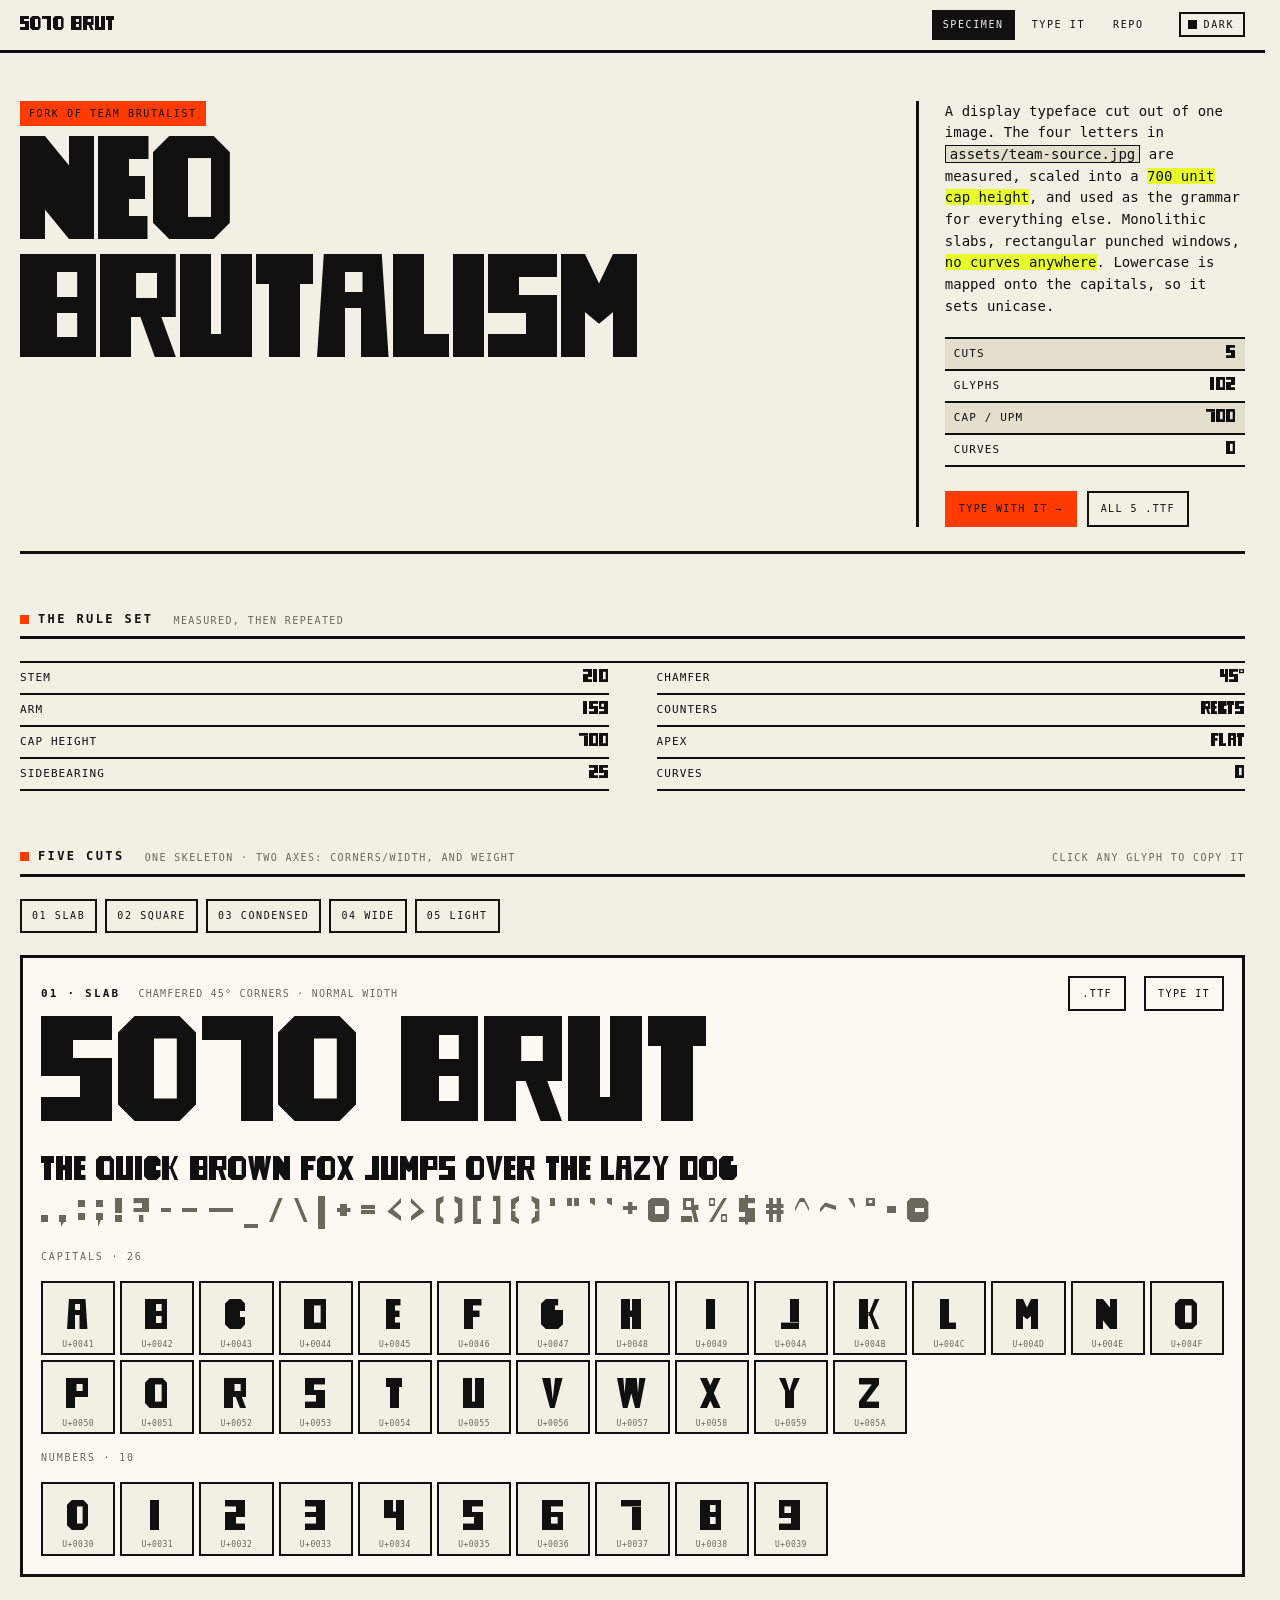
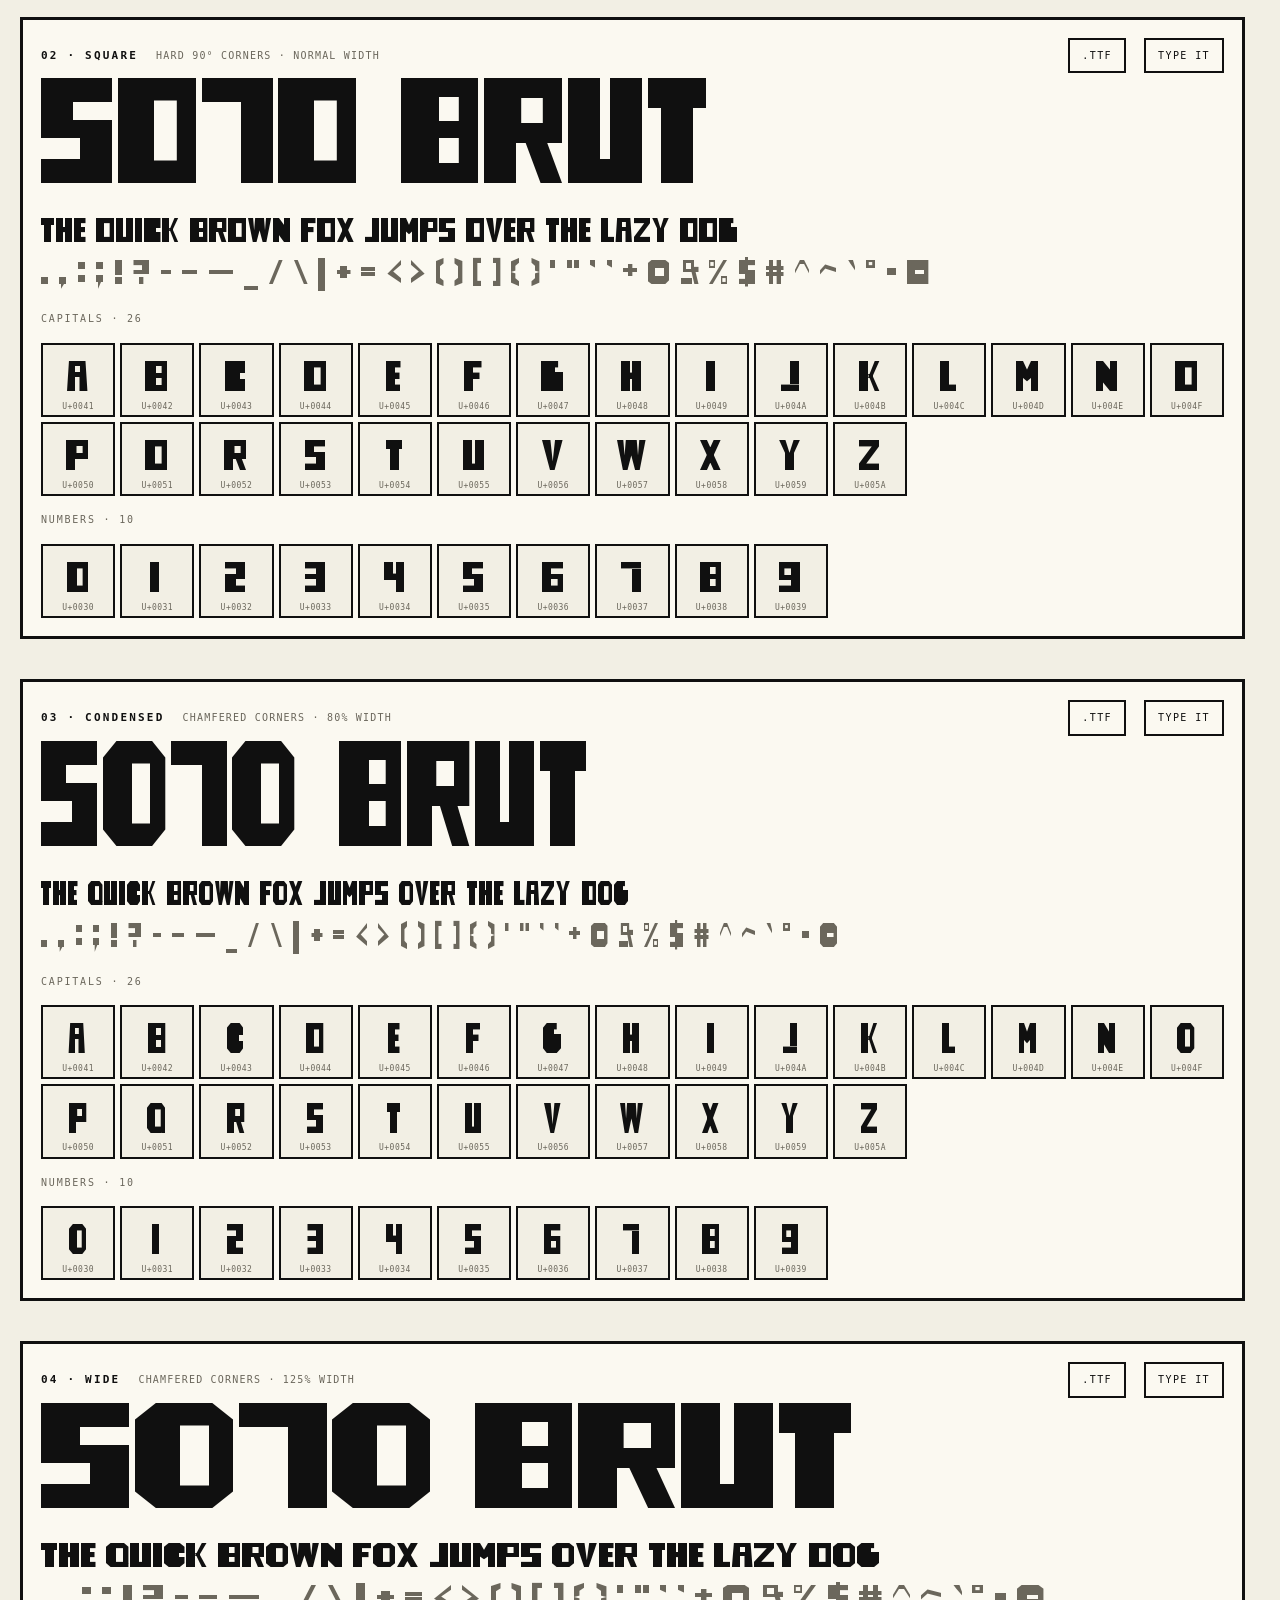
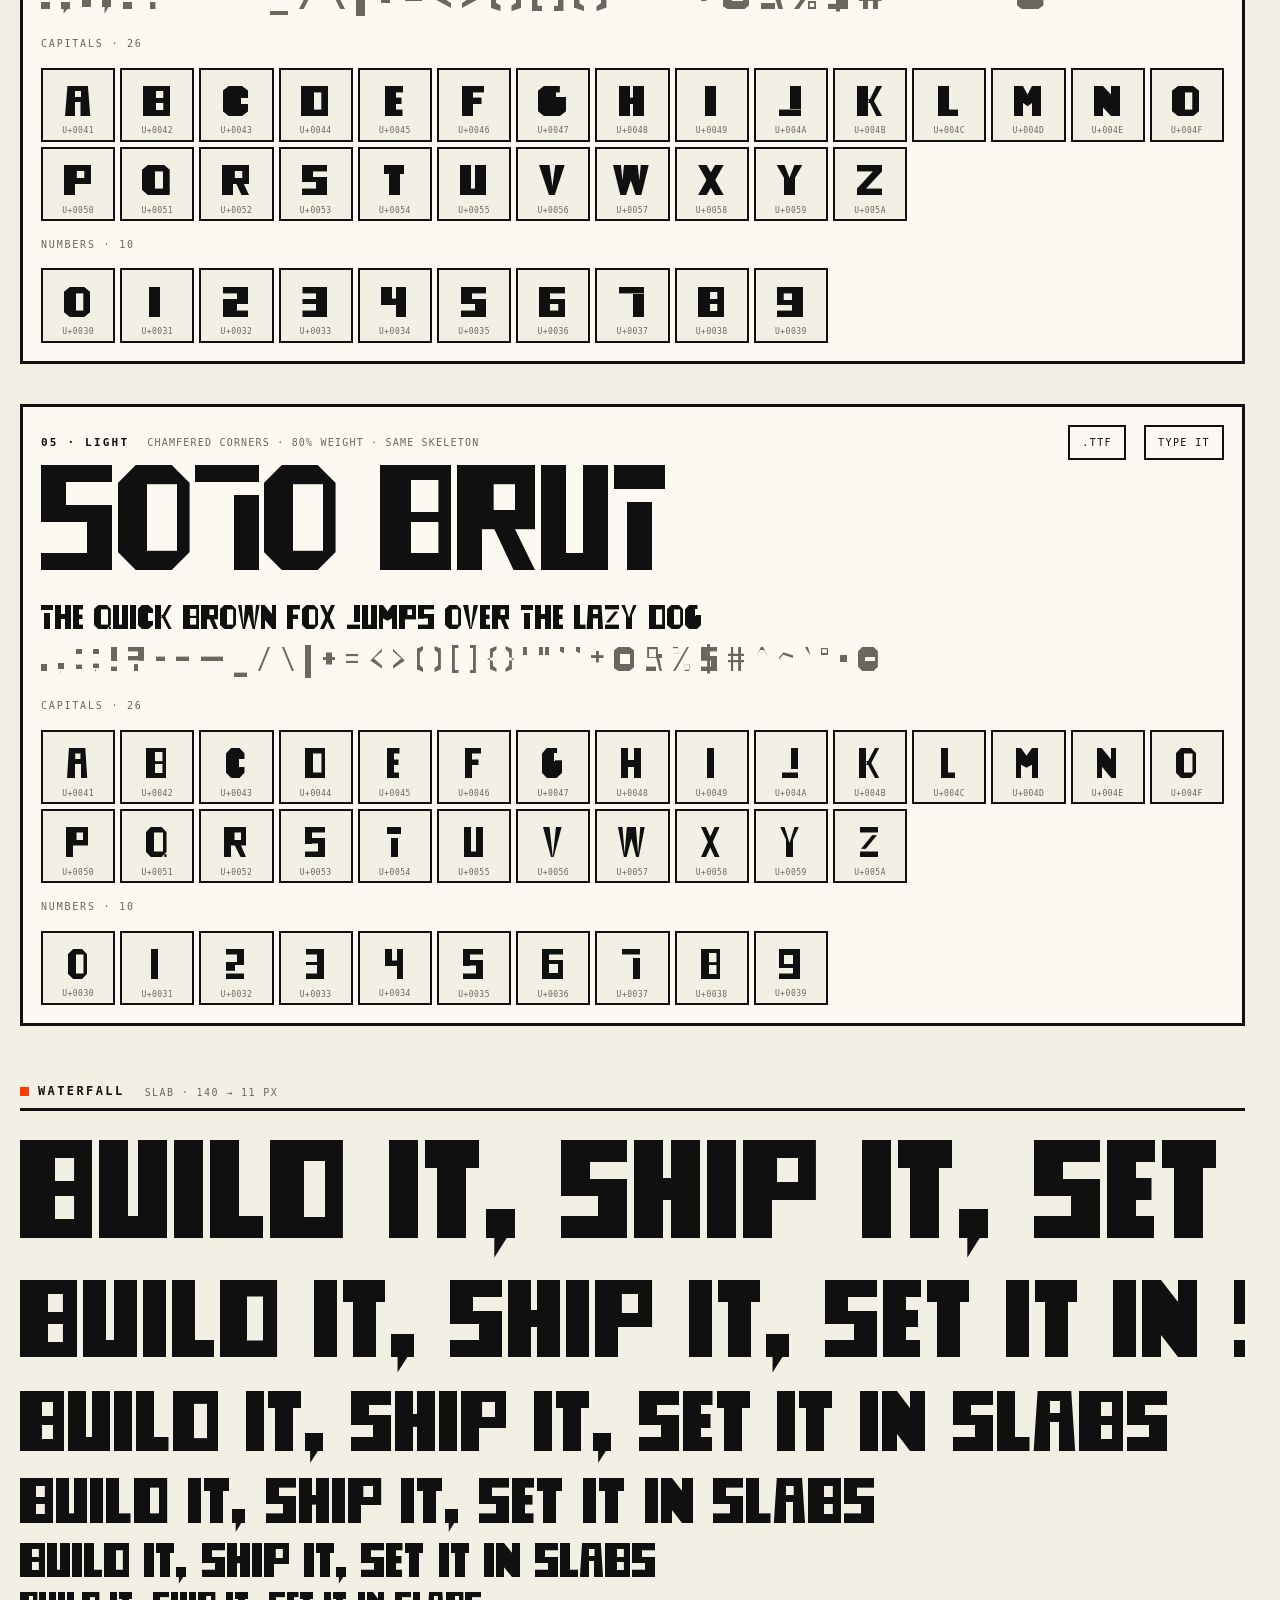
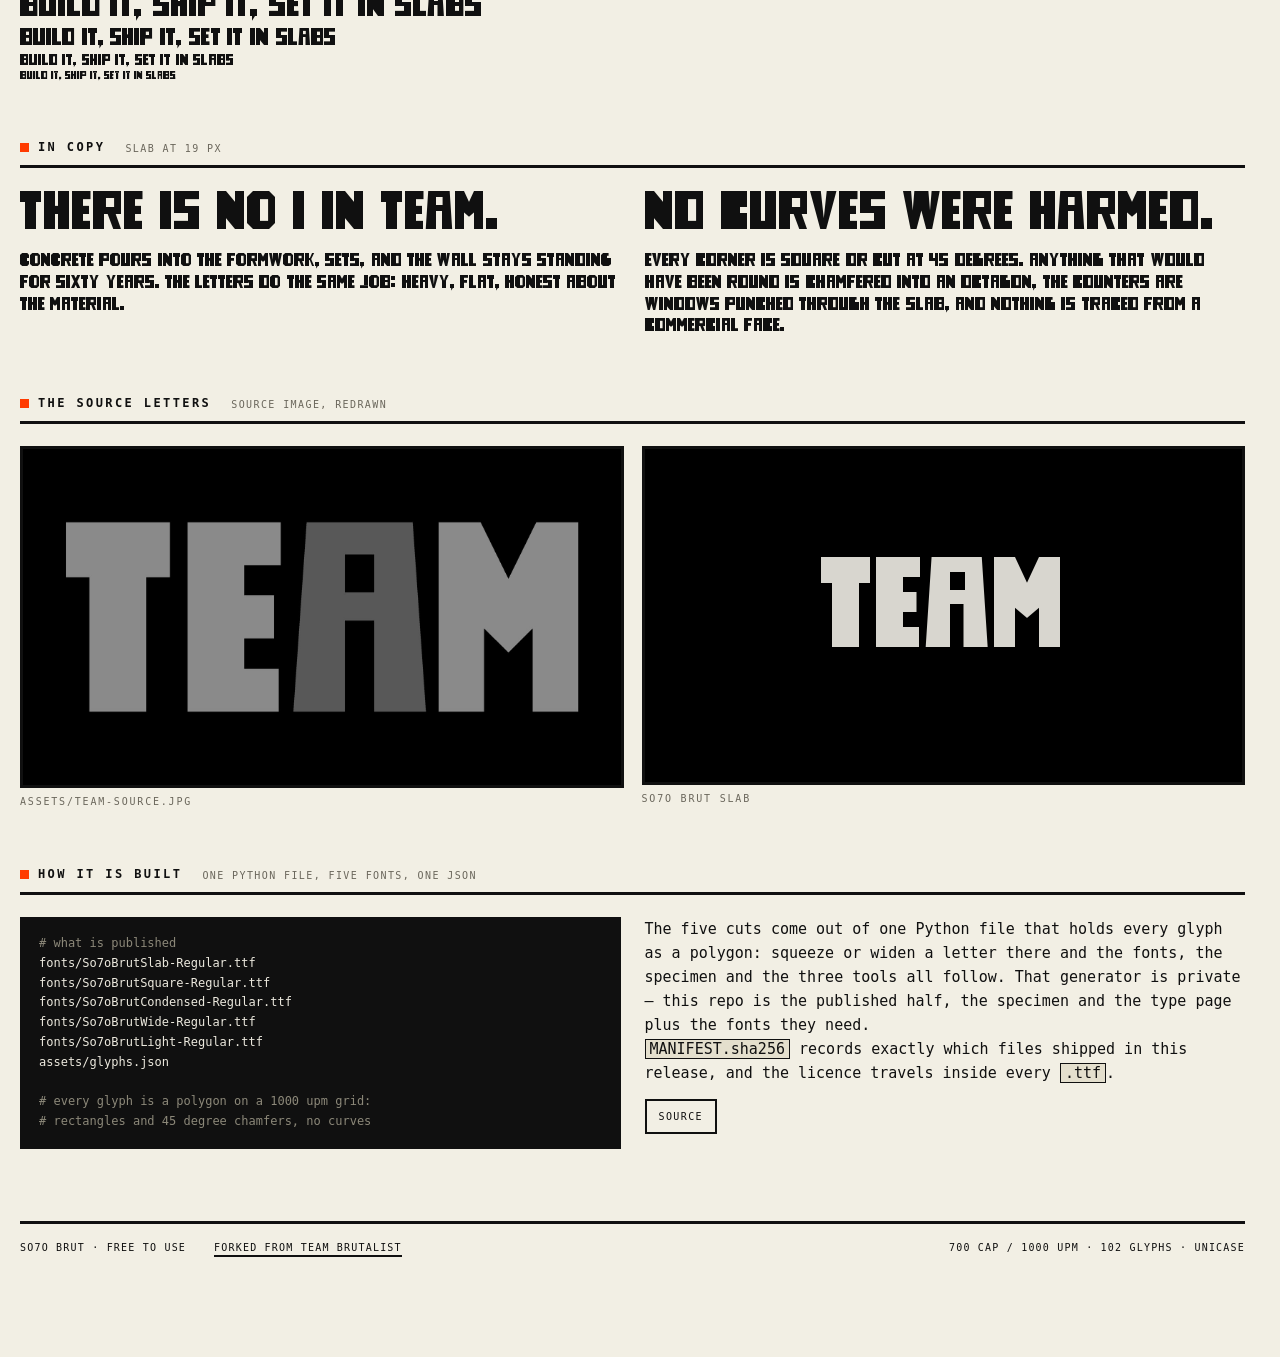
==== index.html @ ffd5ced9 "Publish dcd8500 Rename the family to So7o Brut, and licence it OFL 1.1" ====
<!DOCTYPE html>
<html lang="en">
<head>
<meta charset="utf-8">
<meta name="viewport" content="width=device-width, initial-scale=1">
<title>SO7O BRUT — specimen</title>
<meta name="description" content="SO7O BRUT: a display typeface cut out of one image. Four widths and a light weight, monolithic slabs, punched windows, no curves. Fork of TEAM Brutalist.">
<link rel="stylesheet" href="assets/site.css">
</head>
<body>

<header class="bar">
  <a class="mark" href="index.html">SO7O BRUT</a>
  <nav>
    <a href="index.html" aria-current="page">Specimen</a>
    <a href="type.html">Type it</a>
    <a href="https://github.com/jan5o7o/so7o-brut">Repo</a>
  </nav>
  <button class="theme-toggle" type="button" data-theme-toggle aria-label="Switch to dark theme">
    <span class="sw" aria-hidden="true"></span><span class="t">Dark</span>
  </button>
</header>

<div class="wrap">

  <section class="hero" style="margin-top:0">
    <div>
      <span class="badge">Fork of TEAM Brutalist</span>
      <h1>NEO<br>BRUTALISM</h1>
    </div>
    <div>
      <p class="lede">
        A display typeface cut out of one image. The four letters in
        <code class="inline">assets/team-source.jpg</code> are measured, scaled
        into a <b>700 unit cap height</b>, and used as the grammar for everything
        else. Monolithic slabs, rectangular punched windows, <b>no curves
        anywhere</b>. Lowercase is mapped onto the capitals, so it sets unicase.
      </p>
      <ul class="facts zebra">
        <li><span>Cuts</span><b>5</b></li>
        <li><span>Glyphs</span><b>102</b></li>
        <li><span>Cap / upm</span><b>700</b></li>
        <li><span>Curves</span><b>0</b></li>
      </ul>
      <div class="cta">
        <a class="btn accent" href="type.html">Type with it →</a>
        <a class="btn" href="download/so7o-brut-fonts.zip" download>All 5 .ttf</a>
      </div>
    </div>
  </section>

  <section>
    <div class="sec-head">
      <h2>The rule set</h2>
      <span class="hint">measured, then repeated</span>
    </div>
    <ul class="facts facts-2">
      <li><span>Stem</span><b>210</b></li>
      <li><span>Arm</span><b>159</b></li>
      <li><span>Cap height</span><b>700</b></li>
      <li><span>Sidebearing</span><b>25</b></li>
      <li><span>Chamfer</span><b>45°</b></li>
      <li><span>Counters</span><b>rects</b></li>
      <li><span>Apex</span><b>flat</b></li>
      <li><span>Curves</span><b>0</b></li>
    </ul>
  </section>

  <section id="variants">
    <div class="sec-head">
      <h2>Five cuts</h2>
      <span class="hint">one skeleton · two axes: corners/width, and weight</span>
      <span class="spacer"></span>
      <span class="hint">click any glyph to copy it</span>
    </div>

    <nav class="cut-list" aria-label="The five cuts">
      <a href="#cut-slab">01 Slab</a>
      <a href="#cut-square">02 Square</a>
      <a href="#cut-condensed">03 Condensed</a>
      <a href="#cut-wide">04 Wide</a>
      <a href="#cut-light">05 Light</a>
    </nav>

    <article class="variant" id="cut-slab" data-variant="slab">
      <div class="vhead">
        <h3 class="vname">01 · Slab</h3>
        <span class="vnote">chamfered 45° corners · normal width</span>
        <span class="spacer"></span>
        <a class="btn" href="fonts/So7oBrutSlab-Regular.ttf" download>.ttf</a>
        <a class="btn" href="type.html?v=slab">Type it</a>
      </div>
      <div class="vhero f-slab">SO7O BRUT</div>
      <p class="vline f-slab">THE QUICK BROWN FOX JUMPS OVER THE LAZY DOG</p>
      <p class="vline dim f-slab" data-punct="slab"></p>
      <div class="label" style="margin-top:16px">Capitals · 26</div>
      <div class="grid f-slab" data-grid="upper"></div>
      <div class="label" style="margin-top:16px">Numbers · 10</div>
      <div class="grid f-slab" data-grid="digits"></div>
    </article>

    <article class="variant" id="cut-square" data-variant="square">
      <div class="vhead">
        <h3 class="vname">02 · Square</h3>
        <span class="vnote">hard 90° corners · normal width</span>
        <span class="spacer"></span>
        <a class="btn" href="fonts/So7oBrutSquare-Regular.ttf" download>.ttf</a>
        <a class="btn" href="type.html?v=square">Type it</a>
      </div>
      <div class="vhero f-square">SO7O BRUT</div>
      <p class="vline f-square">THE QUICK BROWN FOX JUMPS OVER THE LAZY DOG</p>
      <p class="vline dim f-square" data-punct="square"></p>
      <div class="label" style="margin-top:16px">Capitals · 26</div>
      <div class="grid f-square" data-grid="upper"></div>
      <div class="label" style="margin-top:16px">Numbers · 10</div>
      <div class="grid f-square" data-grid="digits"></div>
    </article>

    <article class="variant" id="cut-condensed" data-variant="condensed">
      <div class="vhead">
        <h3 class="vname">03 · Condensed</h3>
        <span class="vnote">chamfered corners · 80% width</span>
        <span class="spacer"></span>
        <a class="btn" href="fonts/So7oBrutCondensed-Regular.ttf" download>.ttf</a>
        <a class="btn" href="type.html?v=condensed">Type it</a>
      </div>
      <div class="vhero f-condensed">SO7O BRUT</div>
      <p class="vline f-condensed">THE QUICK BROWN FOX JUMPS OVER THE LAZY DOG</p>
      <p class="vline dim f-condensed" data-punct="condensed"></p>
      <div class="label" style="margin-top:16px">Capitals · 26</div>
      <div class="grid f-condensed" data-grid="upper"></div>
      <div class="label" style="margin-top:16px">Numbers · 10</div>
      <div class="grid f-condensed" data-grid="digits"></div>
    </article>

    <article class="variant" id="cut-wide" data-variant="wide">
      <div class="vhead">
        <h3 class="vname">04 · Wide</h3>
        <span class="vnote">chamfered corners · 125% width</span>
        <span class="spacer"></span>
        <a class="btn" href="fonts/So7oBrutWide-Regular.ttf" download>.ttf</a>
        <a class="btn" href="type.html?v=wide">Type it</a>
      </div>
      <div class="vhero f-wide">SO7O BRUT</div>
      <p class="vline f-wide">THE QUICK BROWN FOX JUMPS OVER THE LAZY DOG</p>
      <p class="vline dim f-wide" data-punct="wide"></p>
      <div class="label" style="margin-top:16px">Capitals · 26</div>
      <div class="grid f-wide" data-grid="upper"></div>
      <div class="label" style="margin-top:16px">Numbers · 10</div>
      <div class="grid f-wide" data-grid="digits"></div>
    </article>

    <article class="variant" id="cut-light" data-variant="light">
      <div class="vhead">
        <h3 class="vname">05 · Light</h3>
        <span class="vnote">chamfered corners · 80% weight · same skeleton</span>
        <span class="spacer"></span>
        <a class="btn" href="fonts/So7oBrutLight-Regular.ttf" download>.ttf</a>
        <a class="btn" href="type.html?v=light">Type it</a>
      </div>
      <div class="vhero f-light">SO7O BRUT</div>
      <p class="vline f-light">THE QUICK BROWN FOX JUMPS OVER THE LAZY DOG</p>
      <p class="vline dim f-light" data-punct="light"></p>
      <div class="label" style="margin-top:16px">Capitals · 26</div>
      <div class="grid f-light" data-grid="upper"></div>
      <div class="label" style="margin-top:16px">Numbers · 10</div>
      <div class="grid f-light" data-grid="digits"></div>
    </article>
  </section>

  <section>
    <div class="sec-head">
      <h2>Waterfall</h2>
      <span class="hint">Slab · 140 → 11 px</span>
    </div>
    <div class="waterfall f-slab" id="waterfall"></div>
  </section>

  <section>
    <div class="sec-head">
      <h2>In copy</h2>
      <span class="hint">Slab at 19 px</span>
    </div>
    <div class="copy">
      <p class="f-slab">
        <span class="big">THERE IS NO I IN TEAM.</span>
        Concrete pours into the formwork, sets, and the wall stays standing for
        sixty years. The letters do the same job: heavy, flat, honest about the
        material.
      </p>
      <p class="f-square">
        <span class="big">NO CURVES WERE HARMED.</span>
        Every corner is square or cut at 45 degrees. Anything that would have
        been round is chamfered into an octagon, the counters are windows
        punched through the slab, and nothing is traced from a commercial face.
      </p>
    </div>
  </section>

  <section>
    <div class="sec-head">
      <h2>The source letters</h2>
      <span class="hint">source image, redrawn</span>
    </div>
    <div class="compare">
      <figure>
        <img src="assets/team-source.jpg" alt="Original image: TEAM in heavy grey capitals on black">
        <figcaption class="label">assets/team-source.jpg</figcaption>
      </figure>
      <figure>
        <div class="render f-slab" aria-label="TEAM set in So7o Brut Slab">TEAM</div>
        <figcaption class="label">So7o Brut Slab</figcaption>
      </figure>
    </div>
  </section>

  <section>
    <div class="sec-head">
      <h2>How it is built</h2>
      <span class="hint">one python file, five fonts, one json</span>
    </div>
    <div class="copy">
        <div>
          <pre><span class="c"># what is published</span>
fonts/So7oBrutSlab-Regular.ttf
fonts/So7oBrutSquare-Regular.ttf
fonts/So7oBrutCondensed-Regular.ttf
fonts/So7oBrutWide-Regular.ttf
fonts/So7oBrutLight-Regular.ttf
assets/glyphs.json

<span class="c"># every glyph is a polygon on a 1000 upm grid:</span>
<span class="c"># rectangles and 45 degree chamfers, no curves</span></pre>
        </div>
        <div>
          <p style="font-size:15px;line-height:1.6">
            The five cuts come out of one Python file that holds every glyph as a
            polygon: squeeze or widen a letter there and the fonts, the specimen
            and the three tools all follow. That generator is private — this repo
            is the published half, the specimen and the type page plus the fonts
            they need.
          </p>
          <p style="font-size:15px;line-height:1.6">
            <code class="inline">MANIFEST.sha256</code> records exactly which files
            shipped in this release, and the licence travels inside every
            <code class="inline">.ttf</code>.
          </p>
          <div class="cta" style="margin-top:14px">
            <a class="btn" href="https://github.com/jan5o7o/so7o-brut">Source</a>
          </div>
        </div>
      </div>
    </section>

  <footer class="foot">
    <span>SO7O BRUT · free to use</span>
    <a href="https://github.com/copongcopong/team-brutalist">Forked from TEAM Brutalist</a>
    <span class="spacer"></span>
    <span>700 cap / 1000 upm · 102 glyphs · unicase</span>
  </footer>

</div>

<script src="assets/app.js"></script>
<script>
  const water = document.getElementById('waterfall');
  const W_SIZES = [140, 110, 86, 64, 48, 34, 24, 16, 11];
  const W_SAMPLE = 'BUILD IT, SHIP IT, SET IT IN SLABS';
  for (const size of W_SIZES) {
    const p = document.createElement('p');
    p.style.fontSize = size + 'px';
    p.textContent = W_SAMPLE;
    water.append(p);
  }

  // Grids: capitals and numbers, one row per cut. The character set comes from
  // the font itself, so adding a glyph in build.py adds a cell here.
  SB.loadData().then(data => {
    for (const block of document.querySelectorAll('[data-variant]')) {
      const v = SB.pickVariant(data, block.dataset.variant);
      const have = new Set(Object.keys(v.cmap));
      const upper = SB.UPPER.filter(c => have.has(c));
      const digits = SB.DIGITS.filter(c => have.has(c));
      const punct = SB.PUNCT.filter(c => have.has(c));

      for (const grid of block.querySelectorAll('[data-grid]')) {
        const chars = grid.dataset.grid === 'digits' ? digits : upper;
        SB.buildGrid(grid, '', chars);
      }
      const row = block.querySelector('[data-punct]');
      if (row) row.textContent = punct.join(' ');
    }
  }).catch(err => {
    console.error(err);
    SB.toast('glyph data missing — run build.py');
  });
</script>
</body>
</html>
---- assets/site.css ----
/* SO7O BRUT — shared site styles.
   Straight lines, hard borders, flat fills, four font cuts.

   Colours are declared once per token with light-dark(<light>, <dark>), so the
   theme is a single property: color-scheme. The head of every page has no
   script for it — the shell covers a system preference, and assets/app.js sets
   data-theme only once the visitor picks one, which then survives reloads. */

/* The @font-face block below is generated: build.py writes it on every run with
   a content hash on each url, so a rebuilt font can never be served stale. Edit
   the fonts, not this block — hand edits are overwritten on the next build. */
/* build:fonts:begin */
@font-face {
  font-family: "So7o Brut Slab";
  src: url("../fonts/So7oBrutSlab-Regular.ttf?v=18a595bc") format("truetype");
  font-weight: 400; font-style: normal; font-display: block;
}
@font-face {
  font-family: "So7o Brut Square";
  src: url("../fonts/So7oBrutSquare-Regular.ttf?v=8ccb365a") format("truetype");
  font-weight: 400; font-style: normal; font-display: block;
}
@font-face {
  font-family: "So7o Brut Condensed";
  src: url("../fonts/So7oBrutCondensed-Regular.ttf?v=e13615f3") format("truetype");
  font-weight: 400; font-style: normal; font-display: block;
}
@font-face {
  font-family: "So7o Brut Wide";
  src: url("../fonts/So7oBrutWide-Regular.ttf?v=5c6bb9ee") format("truetype");
  font-weight: 400; font-style: normal; font-display: block;
}
@font-face {
  font-family: "So7o Brut Light";
  src: url("../fonts/So7oBrutLight-Regular.ttf?v=78f6a27b") format("truetype");
  font-weight: 400; font-style: normal; font-display: block;
}
/* build:fonts:end */

:root {
  color-scheme: light dark;

  --paper: #f2efe4;
  --paper: light-dark(#f2efe4, #0e0e0d);
  --paper-2: #e4dfcd;
  --paper-2: light-dark(#e4dfcd, #1b1b18);
  --card: #fbf9f1;
  --card: light-dark(#fbf9f1, #151513);
  --ink: #101010;
  --ink: light-dark(#101010, #f2efe4);
  --dim: #6b675c;
  --dim: light-dark(#6b675c, #8b8676);
  --accent: #ff3b00;
  --accent: light-dark(#ff3b00, #ff5c2b);
  --on-accent: #101010;
  --on-accent: light-dark(#101010, #0e0e0d);
  --hi: #e8ff2b;
  --hi: light-dark(#e8ff2b, #d9f227);
  --on-hi: #101010;
  --field: #fff;
  --field: light-dark(#fff, #0a0a09);
  --code-bg: #101010;
  --code-bg: light-dark(#101010, #1d1d1a);
  --code-fg: #ece9de;
  --code-fg: light-dark(#ece9de, #e9e6da);
  --code-dim: #8c8879;
  --code-dim: light-dark(#8c8879, #7e7a6c);

  --rule: 3px solid var(--ink);
  --rule-2: 2px solid var(--ink);
  --mono: ui-monospace, SFMono-Regular, "DejaVu Sans Mono", Menlo, Consolas, monospace;
  --type-slab: "So7o Brut Slab", Impact, sans-serif;
  --type-square: "So7o Brut Square", Impact, sans-serif;
  --type-condensed: "So7o Brut Condensed", Impact, sans-serif;
  --type-wide: "So7o Brut Wide", Impact, sans-serif;
  --type-light: "So7o Brut Light", Impact, sans-serif;
}

/* The visitor's choice wins over the system's, and both are the same block. */
:root[data-theme="dark"] { color-scheme: dark; }
:root[data-theme="light"] { color-scheme: light; }

* { box-sizing: border-box; }

html {
  background: var(--paper);
  /* Hold the scrollbar's width open even when the page is short. Without it,
     dragging the size slider past the window height adds a scrollbar and the
     whole layout jumps 15 px narrower - scrollbar-gutter alone did not reserve
     it in Chrome, overflow-y: scroll does. macOS draws overlay scrollbars, so
     this costs nothing there. */
  overflow-y: scroll;
  scrollbar-gutter: stable;
  -webkit-text-size-adjust: 100%;
}

:focus-visible { outline: 3px solid var(--accent); outline-offset: 2px; }

body {
  margin: 0;
  color: var(--ink);
  background: var(--paper);
  font-family: var(--mono);
  font-size: 14px;
  line-height: 1.55;
  -webkit-font-smoothing: antialiased;
  text-rendering: optimizeLegibility;
}

a { color: inherit; }

.wrap { max-width: 1280px; margin: 0 auto; padding: 0 20px 100px; }

.mono { font-family: var(--mono); }

.label {
  font-family: var(--mono);
  font-size: 10px;
  letter-spacing: .18em;
  text-transform: uppercase;
  color: var(--dim);
}

/* ---------------------------------------------------------------- top bar */
.bar {
  position: sticky; top: 0; z-index: 50;
  display: flex; flex-wrap: wrap; align-items: center; gap: 10px 24px;
  padding: 10px 20px;
  background: var(--paper);
  border-bottom: var(--rule);
}
.bar .mark {
  font-family: var(--type-slab);
  font-size: 20px; line-height: 1;
  text-decoration: none; letter-spacing: .01em;
  white-space: nowrap;
}
.bar nav { display: flex; gap: 6px; margin-left: auto; flex-wrap: wrap; }
.bar nav a {
  font-size: 10px; letter-spacing: .16em; text-transform: uppercase;
  text-decoration: none; padding: 5px 9px; border: 2px solid transparent;
}
.bar nav a:hover { border-color: var(--ink); }
.bar nav a[aria-current="page"] {
  background: var(--ink); color: var(--paper); border-color: var(--ink);
}
.bar .gh {
  font-size: 10px; letter-spacing: .16em; text-transform: uppercase;
  text-decoration: none; border-bottom: 2px solid var(--ink); padding-bottom: 1px;
}

/* theme switch: a flat swatch of the current ink, labelled with the mode
   clicking gives you */
.theme-toggle {
  display: inline-flex; align-items: center; gap: 7px;
  font-family: var(--mono); font-size: 10px; letter-spacing: .16em;
  text-transform: uppercase;
  padding: 5px 9px 5px 7px;
  color: var(--ink); background: transparent;
  border: 2px solid var(--ink); border-radius: 0;
  cursor: pointer;
}
.theme-toggle .sw {
  width: 9px; height: 9px; flex: none;
  background: var(--ink); border: 0;
}
.theme-toggle:hover { background: var(--ink); color: var(--paper); }
.theme-toggle:hover .sw { background: var(--paper); }

/* font cuts */
.f-slab { font-family: var(--type-slab); }
.f-square { font-family: var(--type-square); }
.f-condensed { font-family: var(--type-condensed); }
.f-wide { font-family: var(--type-wide); }
.f-light { font-family: var(--type-light); }

/* ---------------------------------------------------------------- buttons */
/* Flat: a border, a fill on hover, and no offset shadow anywhere. Hierarchy
   comes from solid fills (accent, hi, ink), not from fake depth. */
.btn {
  display: inline-flex; align-items: center; gap: 8px;
  font-family: var(--mono); font-size: 10px; letter-spacing: .14em;
  text-transform: uppercase; text-decoration: none;
  padding: 8px 12px;
  color: var(--ink); background: transparent;
  border: 2px solid var(--ink); border-radius: 0;
  cursor: pointer;
}
.btn:hover { background: var(--ink); color: var(--paper); }
.btn:active { background: var(--accent); border-color: var(--accent); color: var(--on-accent); }
.btn.accent { background: var(--accent); border-color: var(--accent); color: var(--on-accent); }
.btn.accent:hover { background: var(--ink); border-color: var(--ink); color: var(--paper); }
.btn.hi { background: var(--hi); border-color: var(--hi); color: var(--on-hi); }
.btn.hi:hover { background: var(--ink); border-color: var(--ink); color: var(--paper); }

/* ---------------------------------------------------------------- hero */
.hero {
  display: grid;
  grid-template-columns: minmax(0, 1.45fr) minmax(260px, .55fr);
  gap: 28px;
  align-items: start;
  padding: 48px 0 24px;
  border-bottom: var(--rule);
}
.hero h1 {
  font-family: var(--type-slab);
  font-size: clamp(52px, 11.5vw, 178px);
  line-height: .8;
  letter-spacing: -.02em;
  margin: 0;
  text-transform: uppercase;
}
.hero .lede { font-size: 14px; max-width: 42ch; margin: 0 0 20px; }
/* an editorial rule instead of a card: structure without another box */
.hero > div:last-child { border-left: var(--rule); padding-left: 26px; }
.hero .lede b { background: var(--hi); color: var(--on-hi); font-weight: 400; }
.facts { list-style: none; margin: 0 0 24px; padding: 0; border-top: 2px solid var(--ink); }
.facts li {
  display: flex; justify-content: space-between; gap: 12px;
  padding: 6px 0; border-bottom: 2px solid var(--ink);
  font-size: 11px; letter-spacing: .1em; text-transform: uppercase;
}
.facts li b { font-family: var(--type-square); font-size: 18px; letter-spacing: 0; line-height: 1; }
.facts.zebra li { padding: 6px 9px; }
.facts.zebra li:nth-child(odd) { background: var(--paper-2); }
.facts-2 { columns: 2; column-gap: 48px; margin: 0; }
.cta { display: flex; flex-wrap: wrap; gap: 10px; }

.badge {
  display: inline-block;
  background: var(--accent); color: var(--on-accent);
  font-size: 10px; letter-spacing: .16em; text-transform: uppercase;
  padding: 5px 9px;
  margin-bottom: 18px;
}

/* ---------------------------------------------------------------- sections */
section { margin-top: 56px; }
.sec-head {
  display: flex; flex-wrap: wrap; align-items: baseline; gap: 8px 20px;
  border-bottom: var(--rule); padding-bottom: 8px; margin-bottom: 22px;
}
.sec-head h2 {
  font-family: var(--mono); font-size: 12px; letter-spacing: .2em;
  text-transform: uppercase; margin: 0;
  display: flex; align-items: center; gap: 9px;
}
.sec-head h2::before {
  content: ""; width: 9px; height: 9px; flex: none;
  background: var(--accent);
}
.sec-head .hint { font-size: 10px; letter-spacing: .14em; text-transform: uppercase; color: var(--dim); }
.sec-head .spacer { margin-left: auto; }

/* ---------------------------------------------------------------- variant block */
.variant {
  border: var(--rule); background: var(--card);
  padding: 18px; margin-bottom: 40px;
}

/* a compact index of the five cuts, above the specimen blocks */
.cut-list { display: flex; flex-wrap: wrap; gap: 8px; margin: 0 0 22px; }
.cut-list a {
  font-family: var(--mono); font-size: 10px; letter-spacing: .16em;
  text-transform: uppercase; text-decoration: none;
  padding: 7px 10px; border: 2px solid var(--ink); color: var(--ink);
}
.cut-list a:hover { background: var(--ink); color: var(--paper); }
.vhead { display: flex; flex-wrap: wrap; align-items: baseline; gap: 10px 18px; }
.vhead .vname {
  font-family: var(--mono); font-size: 11px; letter-spacing: .2em;
  text-transform: uppercase; margin: 0;
}
.vhead .vnote { font-size: 10px; letter-spacing: .12em; text-transform: uppercase; color: var(--dim); }
.vhead .spacer { margin-left: auto; }
.vhero {
  font-size: clamp(48px, 12vw, 150px);
  line-height: .84;
  letter-spacing: -.015em;
  margin: 10px 0 6px;
  overflow-wrap: anywhere;
}
.vline {
  font-size: clamp(20px, 3.1vw, 34px);
  line-height: 1.12;
  margin: 0 0 4px;
  overflow-wrap: anywhere;
}
.vline.dim { color: var(--dim); }

/* glyph grid */
.grid {
  display: grid;
  grid-template-columns: repeat(auto-fill, minmax(74px, 1fr));
  gap: 5px;
  margin-top: 16px;
}
.cell {
  position: relative;
  display: flex; flex-direction: column; align-items: center; justify-content: center;
  aspect-ratio: 1;
  background: var(--paper);
  border: 2px solid var(--ink);
  padding: 6px 4px 4px;
  cursor: pointer;
  overflow: hidden;
}
.cell:hover { background: var(--hi); color: var(--on-hi); }
.cell .ch { font-size: clamp(26px, 4.2vw, 42px); line-height: 1; font-family: inherit; }
.cell .hex {
  position: absolute; bottom: 2px; left: 0; right: 0;
  text-align: center; font-family: var(--mono); font-size: 8px;
  letter-spacing: .06em; color: var(--dim);
}
.cell:hover .hex { color: var(--on-hi); }
.cell.blank { cursor: default; background: transparent; border-style: dashed; }
.cell.blank:hover { background: transparent; }

/* ---------------------------------------------------------------- specimen extras */
.waterfall p { margin: 0 0 2px; line-height: 1; white-space: nowrap; overflow: hidden; }

.copy {
  display: grid; grid-template-columns: repeat(auto-fit, minmax(260px, 1fr));
  gap: 24px;
}
.copy p { margin: 0; font-size: 19px; line-height: 1.14; }
.copy .big { display: block; font-size: clamp(32px, 5vw, 54px); line-height: .95; margin-bottom: 10px; }

.compare { display: grid; grid-template-columns: 1fr 1fr; gap: 18px; align-items: start; }
.compare figure { margin: 0; }
.compare img, .compare .render {
  display: block; width: 100%;
  background: #000; border: var(--rule);
}
.compare .render {
  aspect-ratio: 1672 / 941;
  display: grid; place-items: center;
  color: #d8d6cf;
  font-size: clamp(46px, 12vw, 128px); line-height: 1;
}
.compare figcaption { margin-top: 6px; }

pre, code { font-family: var(--mono); }
pre {
  background: var(--code-bg); color: var(--code-fg);
  border: var(--rule); padding: 14px 16px; margin: 0;
  font-size: 12px; line-height: 1.65; overflow: auto;
}
pre .c { color: var(--code-dim); }
code.inline { background: var(--paper-2); border: 1px solid var(--ink); padding: 0 4px; }

footer.foot {
  margin-top: 72px; padding-top: 16px; border-top: var(--rule);
  display: flex; flex-wrap: wrap; gap: 10px 28px;
  font-size: 10px; letter-spacing: .12em; text-transform: uppercase;
}
footer.foot a { text-decoration: none; border-bottom: 2px solid var(--ink); }
footer.foot .spacer { margin-left: auto; }

/* ---------------------------------------------------------------- controls */
.editor {
  display: grid;
  grid-template-columns: 300px minmax(0, 1fr);
  gap: 22px;
  align-items: start;
}
.controls {
  border: var(--rule); background: var(--card);
  padding: 16px;
  position: sticky; top: 74px;
}
.field { margin-bottom: 16px; }
.field:last-child { margin-bottom: 0; }
.field > .label { display: block; margin-bottom: 5px; }
.field select, .field textarea, .field input[type="text"], .field input[type="number"] {
  width: 100%; font-family: var(--mono); font-size: 12px;
  color: var(--ink); background: var(--field);
  border: 2px solid var(--ink); border-radius: 0;
  padding: 7px 8px;
}
.field textarea { min-height: 76px; resize: vertical; line-height: 1.5; }
.field input[type="color"] {
  width: 100%; height: 34px; padding: 0; border: 2px solid var(--ink);
  background: var(--field); border-radius: 0; cursor: pointer;
}

/* Off-screen but real: a display:none file input cannot be opened from its
   <label> on iOS Safari, which silently breaks 'Add image'. */
.visually-hidden {
  position: absolute !important;
  width: 1px; height: 1px;
  margin: -1px; padding: 0; border: 0;
  clip-path: inset(50%);
  overflow: hidden;
  white-space: nowrap;
}

/* palette swatches: the names/hex are in title + aria-label, the ring marks the
   current value, and the border keeps pale tints visible on a pale panel */
.chips { display: flex; flex-wrap: wrap; gap: 4px; margin-top: 6px; }
.chip {
  width: 22px; height: 22px; padding: 0; flex: none;
  border: 2px solid var(--ink); border-radius: 0;
  cursor: pointer;
}
.chip:hover { border-color: var(--accent); }
.chip[aria-pressed="true"] {
  outline: 3px solid var(--accent); outline-offset: 1px;
}
.field input[type="range"] {
  width: 100%; accent-color: var(--accent); height: 24px;
}
.row2 { display: grid; grid-template-columns: 1fr 1fr; gap: 10px; }
.val { float: right; color: var(--ink); letter-spacing: .08em; }
.check { display: flex; align-items: center; gap: 8px; font-size: 11px; letter-spacing: .1em; text-transform: uppercase; }
.check input { width: 16px; height: 16px; accent-color: var(--accent); }

.stage {
  border: var(--rule); background: var(--field);
  min-height: 420px;
  padding: 24px;
  overflow: auto;
}
/* .stage's colours come from the page controls now (type.html, svg.html), not
   from a theme class. */

.preview {
  white-space: pre-wrap;
  overflow-wrap: break-word;
  line-height: 1.02;
  margin: 0;
}
.preview:empty::before {
  content: "type something…";
  font-family: var(--mono); font-size: 13px; color: var(--dim);
}

.warn {
  margin-top: 12px; border: 2px solid var(--accent); background: var(--field);
  padding: 8px 10px; font-size: 11px; letter-spacing: .06em;
}
.warn b { color: var(--accent); }

.stage svg { display: block; max-width: 100%; height: auto; }

.out {
  margin-top: 22px;
  display: grid; grid-template-columns: minmax(0, 1fr); gap: 12px;
}
.out textarea {
  width: 100%; min-height: 150px;
  font-family: var(--mono); font-size: 11px;
  border: 2px solid var(--ink); background: var(--field); color: var(--ink);
  padding: 10px; border-radius: 0; resize: vertical;
}
.out .actions { display: flex; flex-wrap: wrap; gap: 10px; }

/* ---------------------------------------------------------------- poster */
.poster-stage { display: grid; place-items: start center; }
.poster-frame { position: relative; width: 100%; line-height: 0; }
#poster, #overlay {
  display: block; width: 100%; height: auto;
}
#poster { border: var(--rule); background: #fff; }
/* handles live on their own canvas so they are never in the export; touch-action
   keeps a drag from scrolling the page under your finger */
#overlay {
  position: absolute; inset: 0; width: 100%; height: 100%;
  cursor: default; touch-action: none;
}
.poster-stage { overscroll-behavior: contain; }
#overlay.on { cursor: move; }
.poster-stage.dropping { outline: 3px dashed var(--accent); outline-offset: -6px; }
.more > summary { cursor: pointer; list-style: none; display: flex; align-items: center; gap: 8px; }
.more > summary::-webkit-details-marker { display: none; }
.more > summary::before {
  content: "+"; font-size: 12px; line-height: 1; width: 12px; display: inline-block;
}
.more[open] > summary::before { content: "−"; }
.more[open] > summary { margin-bottom: 10px; }

.image-head { margin-top: 14px; }
.image-head .cta { margin: 0; }
/* the two buttons carry equal weight: one adds, one removes */
.image-head .cta .btn { flex: 1 1 0; justify-content: center; }

.stage-actions {
  display: flex; flex-wrap: wrap; align-items: center; gap: 8px;
  margin-top: 12px;
}
.stage-actions .label { margin-left: auto; }
.lines { display: grid; gap: 8px; }
.line {
  border: 2px solid var(--ink); background: var(--field);
  padding: 8px; display: grid; gap: 6px;
}
.line input[type="text"] {
  width: 100%; font-family: var(--mono); font-size: 12px;
  color: var(--ink); background: var(--field);
  border: 2px solid var(--ink); border-radius: 0; padding: 6px 7px;
}
.lrow { display: flex; flex-wrap: wrap; align-items: center; gap: 6px; }
.lrow select, .lrow input[type="number"] {
  font-family: var(--mono); font-size: 11px;
  color: var(--ink); background: var(--field);
  border: 2px solid var(--ink); border-radius: 0; padding: 4px 5px;
}
.lrow input[type="number"] { width: 62px; }
/* per-line colour swatches: the button opens the palette popover */
.swatch {
  width: 30px; height: 26px; padding: 0; flex: none;
  border: 2px solid var(--ink); border-radius: 0; cursor: pointer;
}
.swatch:hover { border-color: var(--accent); }
.swatch-label {
  font-family: var(--mono); font-size: 9px; letter-spacing: .1em;
  text-transform: uppercase; color: var(--dim);
}

.palette-pop {
  position: fixed; z-index: 300;
  background: var(--card); border: 3px solid var(--ink);
  padding: 8px; max-width: 250px;
}
.palette-pop .chips { margin: 0; }
.pop-custom {
  display: flex; align-items: center; gap: 8px;
  margin-top: 8px; padding-top: 8px; border-top: 2px solid var(--ink);
  font-family: var(--mono); font-size: 9px; letter-spacing: .14em;
  text-transform: uppercase; color: var(--dim);
}
.pop-custom input[type="color"] {
  width: 30px; height: 26px; padding: 0; margin-left: auto;
  border: 2px solid var(--ink); border-radius: 0; background: var(--field);
  cursor: pointer;
}
.lrow .mini {
  font-family: var(--mono); font-size: 12px; line-height: 1;
  width: 26px; height: 26px; padding: 0;
  color: var(--ink); background: transparent;
  border: 2px solid var(--ink); border-radius: 0; cursor: pointer;
}
.lrow .mini:hover { background: var(--ink); color: var(--paper); }
.lrow .mini.del {
  width: auto; padding: 0 8px;
  font-size: 9px; letter-spacing: .08em; color: var(--accent);
  border-color: var(--accent);
}
.lrow .mini.del:hover { background: var(--accent); color: var(--on-accent); }

/* toast */
.toast {
  position: fixed; left: 50%; bottom: 24px; transform: translateX(-50%);
  background: var(--ink); color: var(--paper);
  border: 2px solid var(--ink);
  padding: 8px 14px; font-size: 11px; letter-spacing: .12em; text-transform: uppercase;
  z-index: 200;
  animation: pop .14s ease-out;
}
@keyframes pop { from { transform: translate(-50%, 8px); opacity: 0 } to { transform: translate(-50%, 0); opacity: 1 } }
@media (prefers-reduced-motion: reduce) {
  .toast { animation: none; }
}

@media (max-width: 900px) {
  .hero { grid-template-columns: 1fr; }
  .hero > div:last-child { border-left: 0; padding-left: 0; border-top: var(--rule); padding-top: 20px; }
  .editor { grid-template-columns: 1fr; }
  .controls { position: static; }
  .compare { grid-template-columns: 1fr; }
}

/* Narrow: the bar gets two rows, the mark and the switch first, nav beneath. */
/* Phones: the bar folds to two rows (mark + switch, then nav), controls get
   real tap targets, and the specimen's block headers stack so the two buttons
   stop wrapping unevenly against the notes. */
@media (max-width: 720px) {
  .wrap { padding: 0 16px 80px; }
  .bar { gap: 8px 12px; padding: 8px 16px; }
  .bar .mark { font-size: 18px; }
  .bar nav { order: 3; width: 100%; margin-left: 0; gap: 2px; }
  .bar nav a { padding: 9px 8px; font-size: 10px; }
  .theme-toggle { margin-left: auto; padding: 9px 10px; }

  .hero { padding: 28px 0 18px; }
  .hero h1 { overflow-wrap: anywhere; }
  .facts-2 { columns: 1; }
  section { margin-top: 40px; }

  .sec-head { gap: 6px 12px; }
  .sec-head .hint { font-size: 9px; }

  .btn { padding: 12px 14px; }
  .vhead { gap: 8px 10px; }
  .vhead .vname, .vhead .vnote { width: 100%; }
  .vhead .spacer { display: none; }
  .variant { padding: 14px; margin-bottom: 26px; }

  .grid { grid-template-columns: repeat(auto-fill, minmax(66px, 1fr)); gap: 4px; }
  .cell { padding: 4px 3px 3px; }

  .controls { padding: 14px; }
  .field input[type="range"] { height: 32px; }
  .chip { width: 28px; height: 28px; }
  .stage { padding: 16px; min-height: 240px; }
  .compare { gap: 14px; }

  /* long URLs in the embed CSS should wrap, not hide behind a scrollbar */
  pre { white-space: pre-wrap; overflow-wrap: anywhere; }

  /* iOS zooms the whole page when a form control smaller than 16 px takes
     focus, and does not zoom back out. 16 px is the threshold, not a taste. */
  .field select, .field textarea, .field input[type="text"],
  .field input[type="number"], .out textarea { font-size: 16px; }

  footer.foot { gap: 8px 18px; padding-top: 14px; }
  footer.foot a { padding: 4px 0; }
  footer.foot .spacer { display: none; }
}

/* Small phones: the display sizes are set by the longest word, not by taste. */
@media (max-width: 430px) {
  .hero h1 { font-size: clamp(54px, 17vw, 84px); }
  .vhero { font-size: clamp(40px, 12.5vw, 60px); }
  .grid { grid-template-columns: repeat(auto-fill, minmax(58px, 1fr)); }
  .cell .hex { font-size: 7px; }
  .copy .big { font-size: clamp(24px, 8vw, 40px); }
  .facts li { font-size: 10px; }
  .facts li b { font-size: 16px; }
}
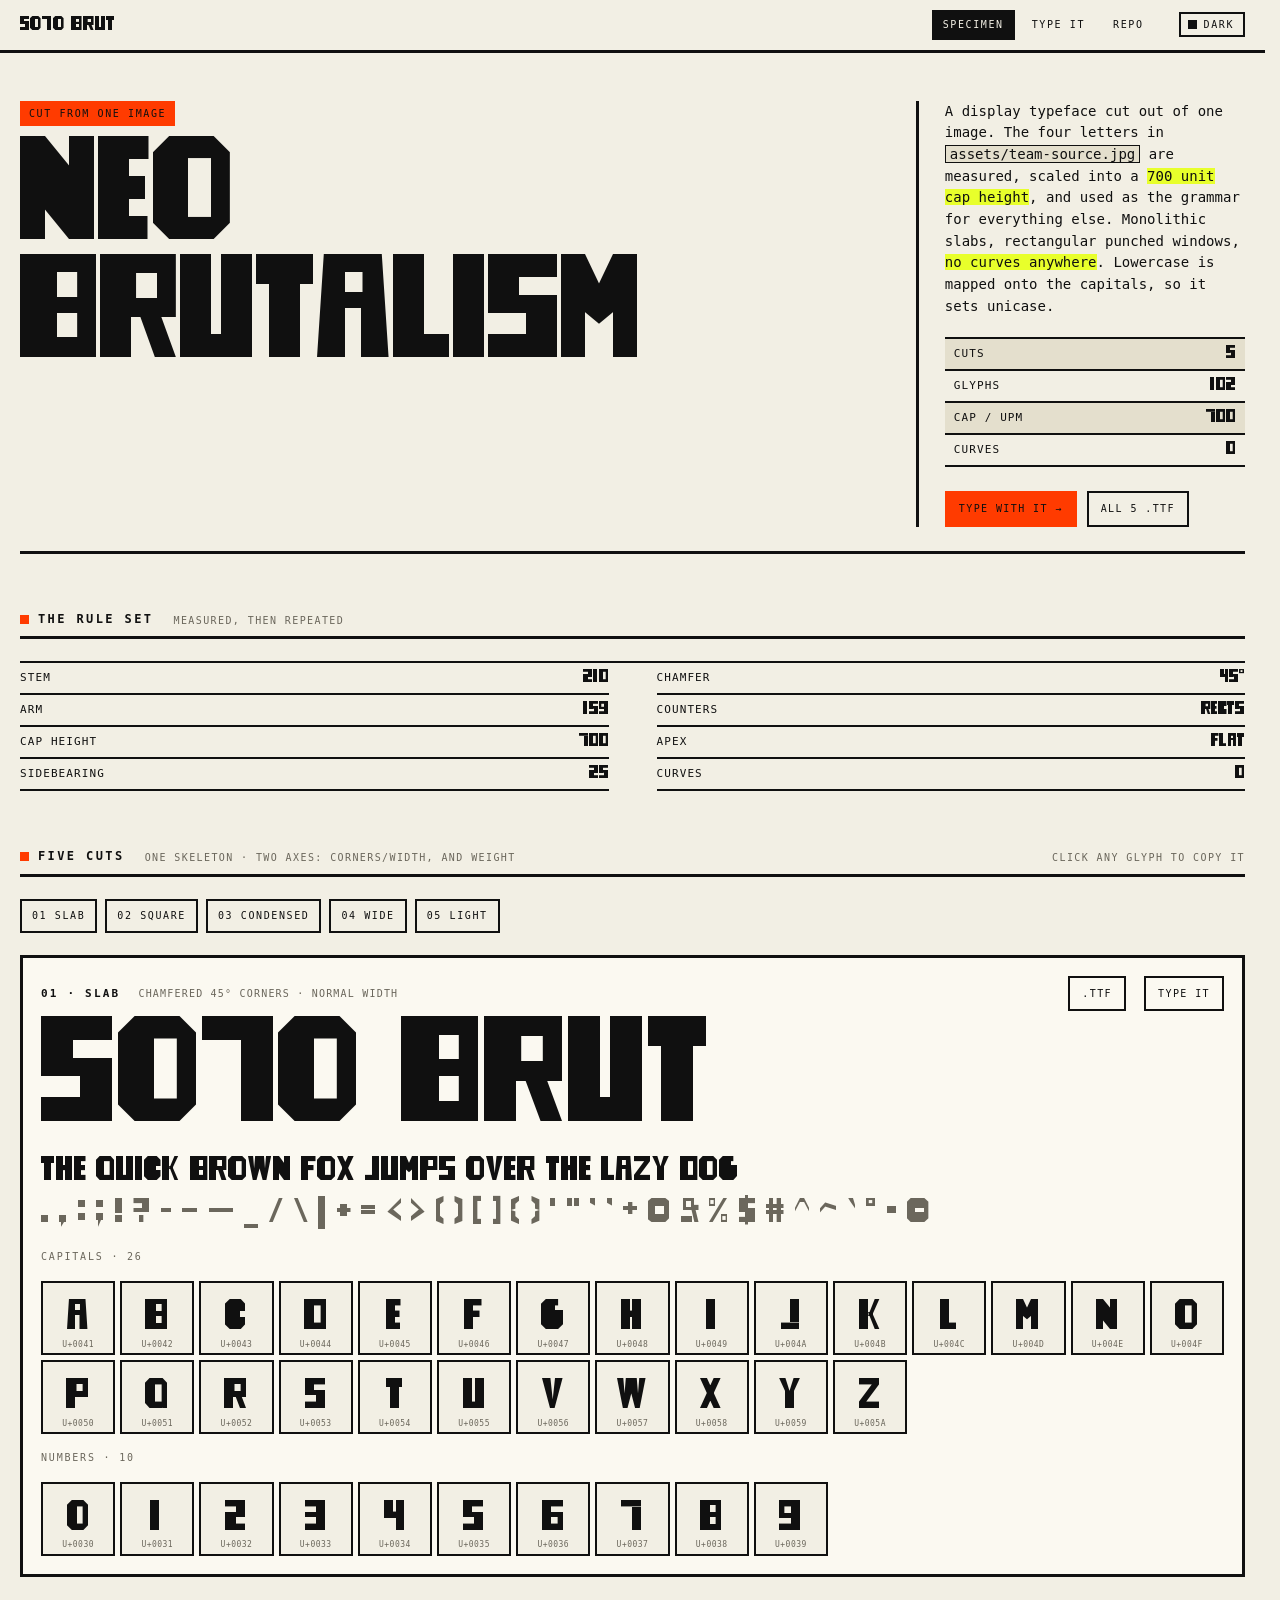
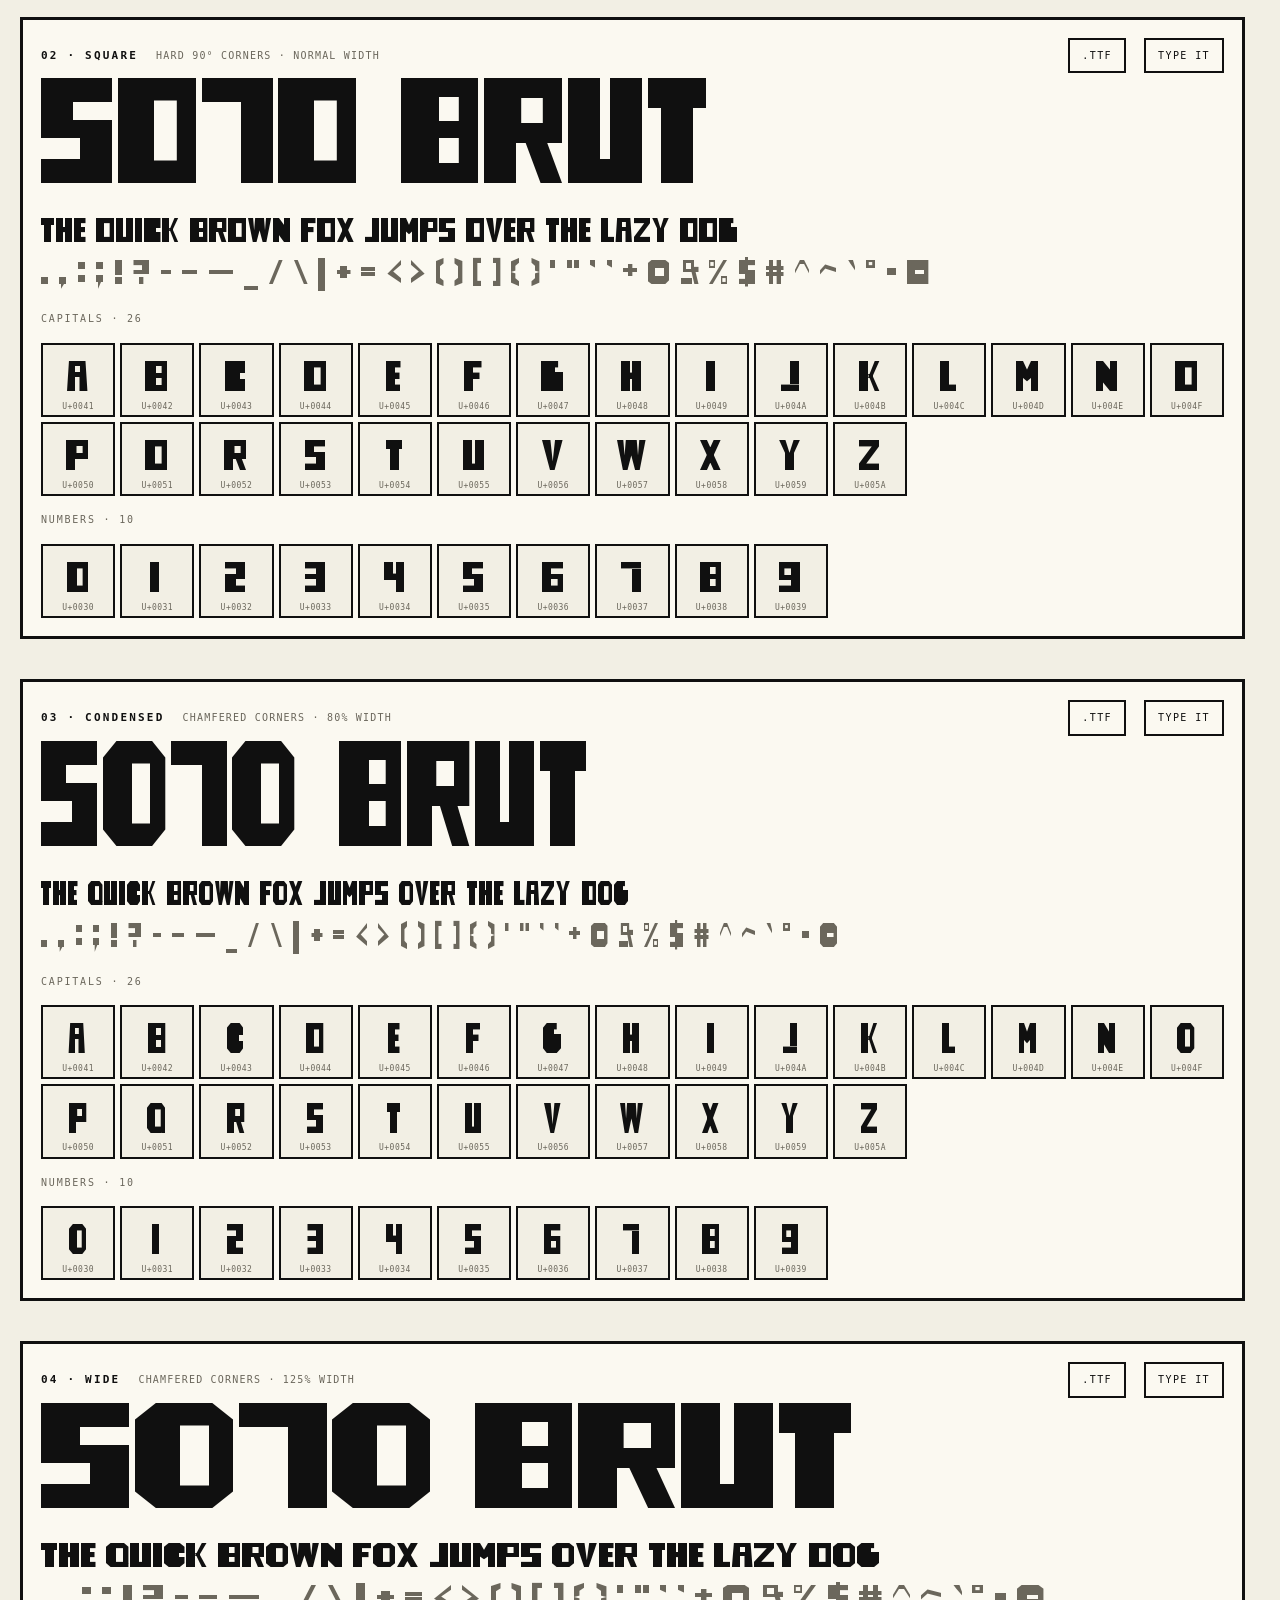
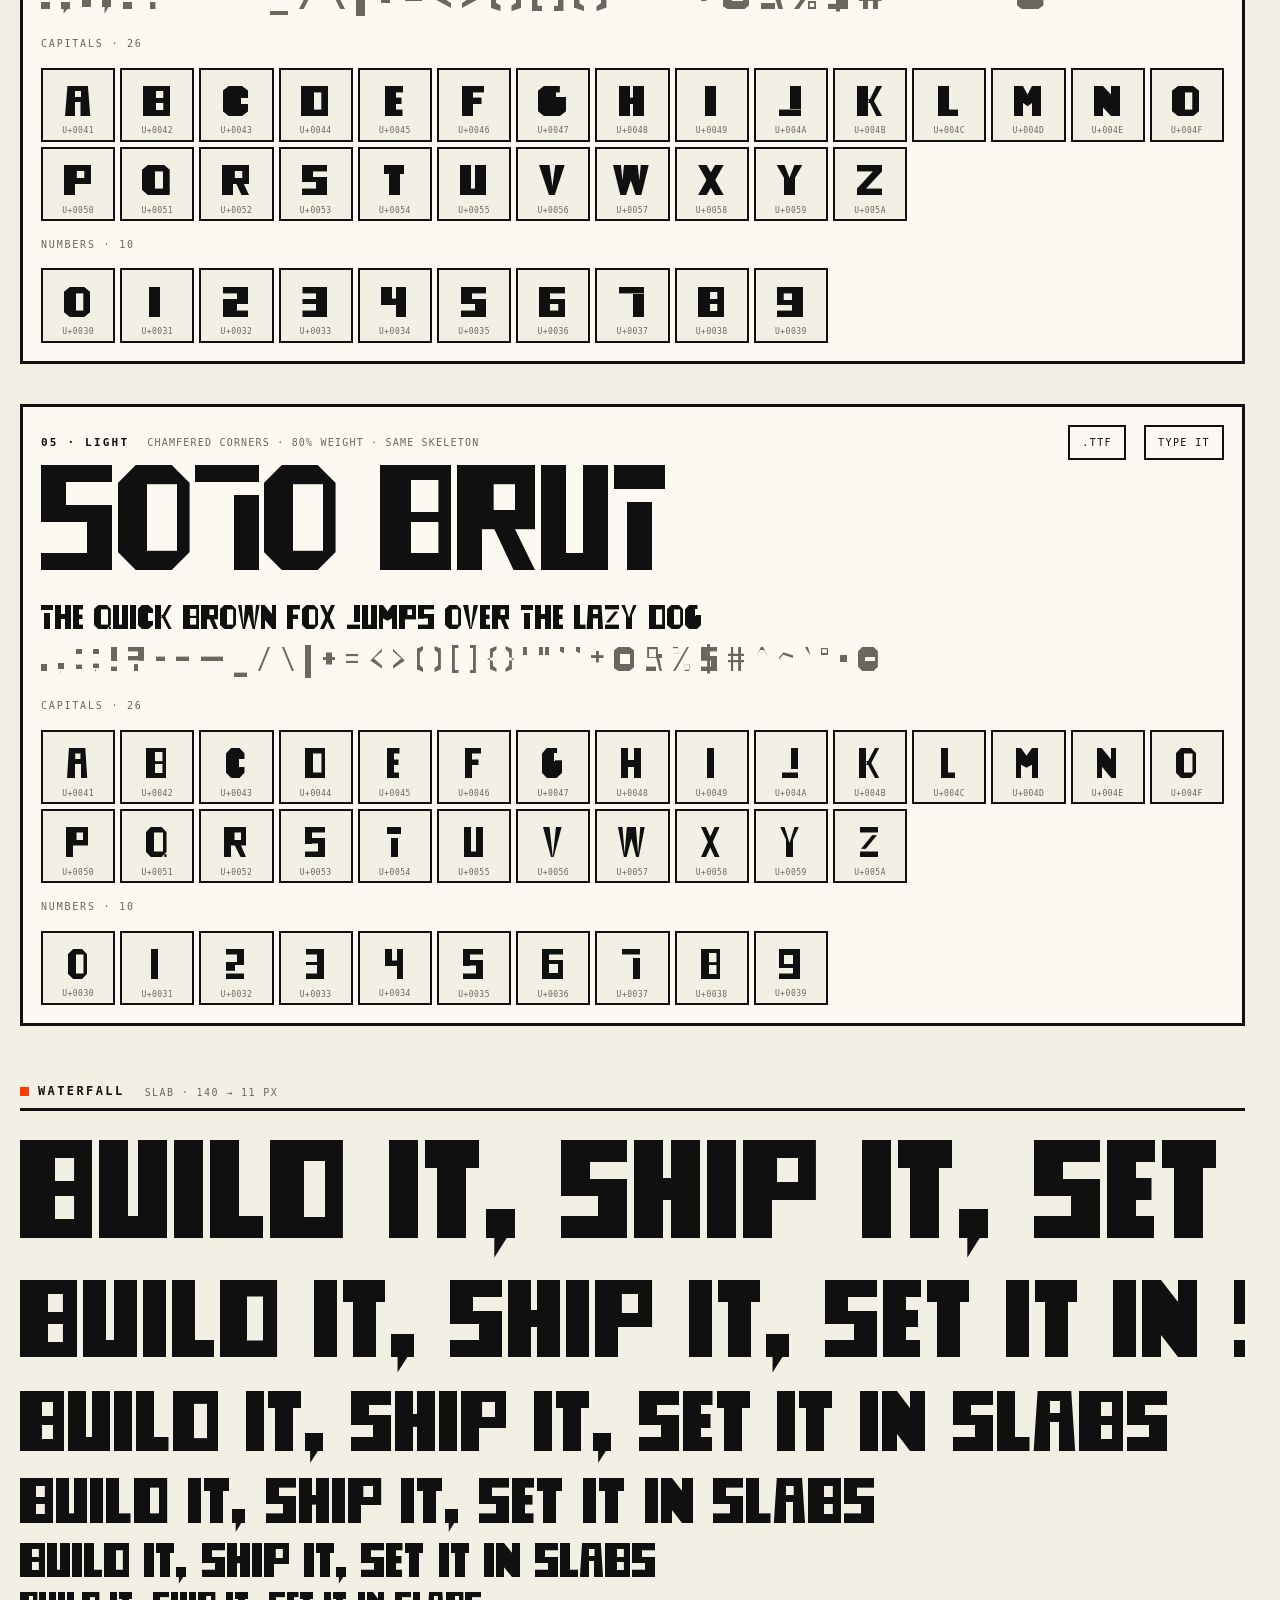
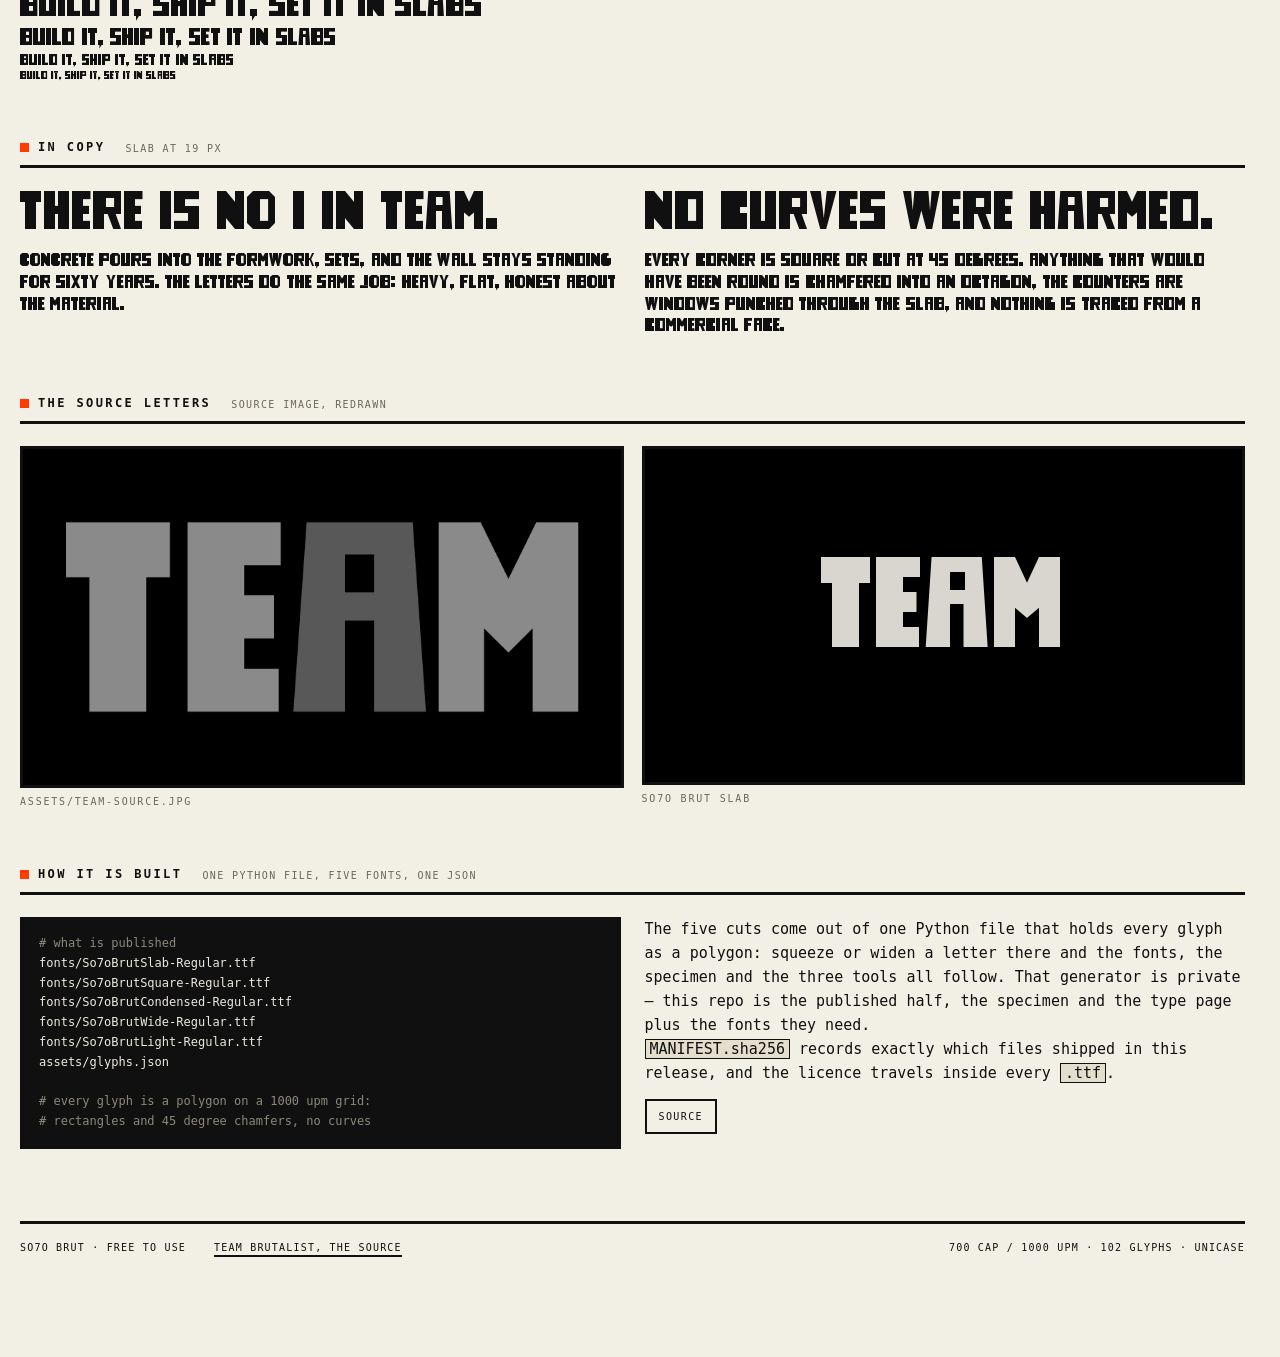
==== commit 41568bec: "Publish 9b238b6 Drop the fork framing" ====
--- a/index.html
+++ b/index.html
@@ -4,7 +4,7 @@
 <meta charset="utf-8">
 <meta name="viewport" content="width=device-width, initial-scale=1">
 <title>SO7O BRUT — specimen</title>
-<meta name="description" content="SO7O BRUT: a display typeface cut out of one image. Four widths and a light weight, monolithic slabs, punched windows, no curves. Fork of TEAM Brutalist.">
+<meta name="description" content="SO7O BRUT: a display typeface cut out of one image. Four widths and a light weight, monolithic slabs, punched windows, no curves. Skeletons measured from the TEAM wordmark.">
 <link rel="stylesheet" href="assets/site.css">
 </head>
 <body>
@@ -25,7 +25,7 @@
 
   <section class="hero" style="margin-top:0">
     <div>
-      <span class="badge">Fork of TEAM Brutalist</span>
+      <span class="badge">Cut from one image</span>
       <h1>NEO<br>BRUTALISM</h1>
     </div>
     <div>
@@ -254,7 +254,7 @@
 
   <footer class="foot">
     <span>SO7O BRUT · free to use</span>
-    <a href="https://github.com/copongcopong/team-brutalist">Forked from TEAM Brutalist</a>
+    <a href="https://github.com/copongcopong/team-brutalist">TEAM Brutalist, the source</a>
     <span class="spacer"></span>
     <span>700 cap / 1000 upm · 102 glyphs · unicase</span>
   </footer>
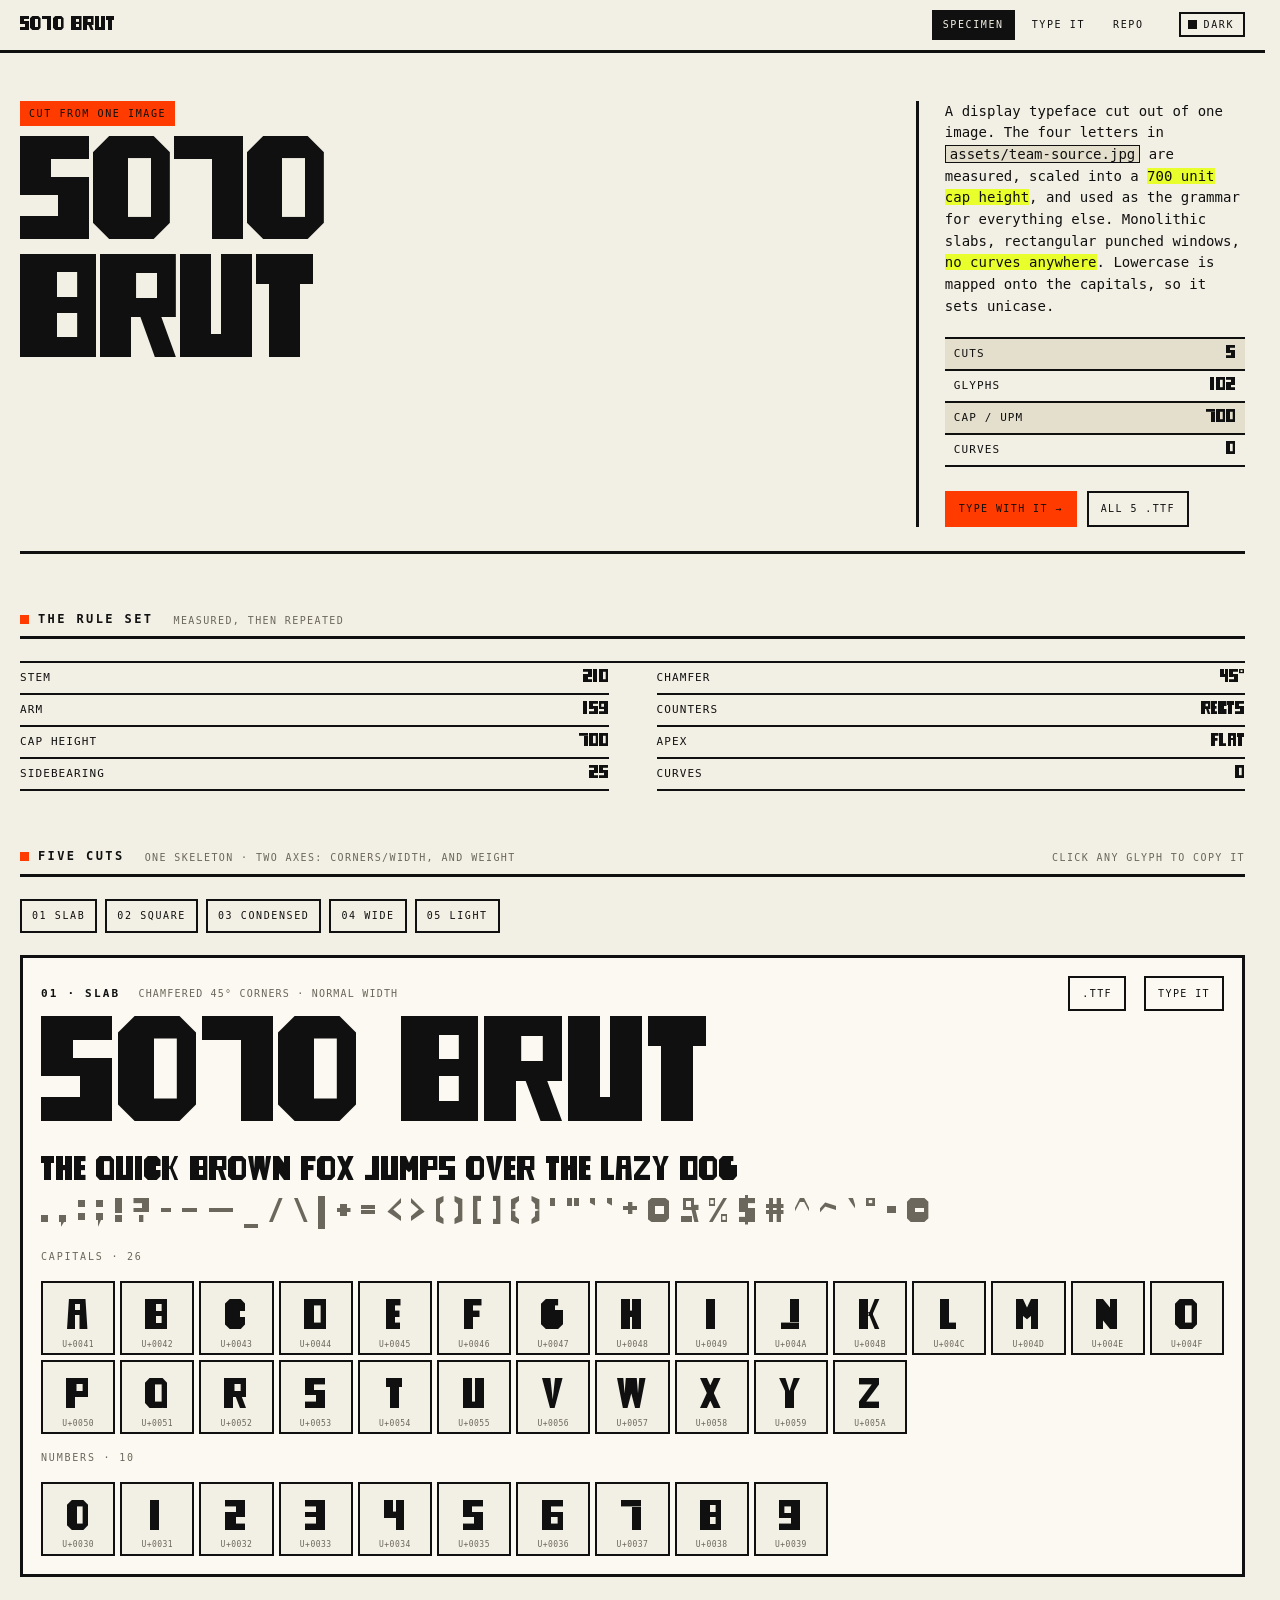
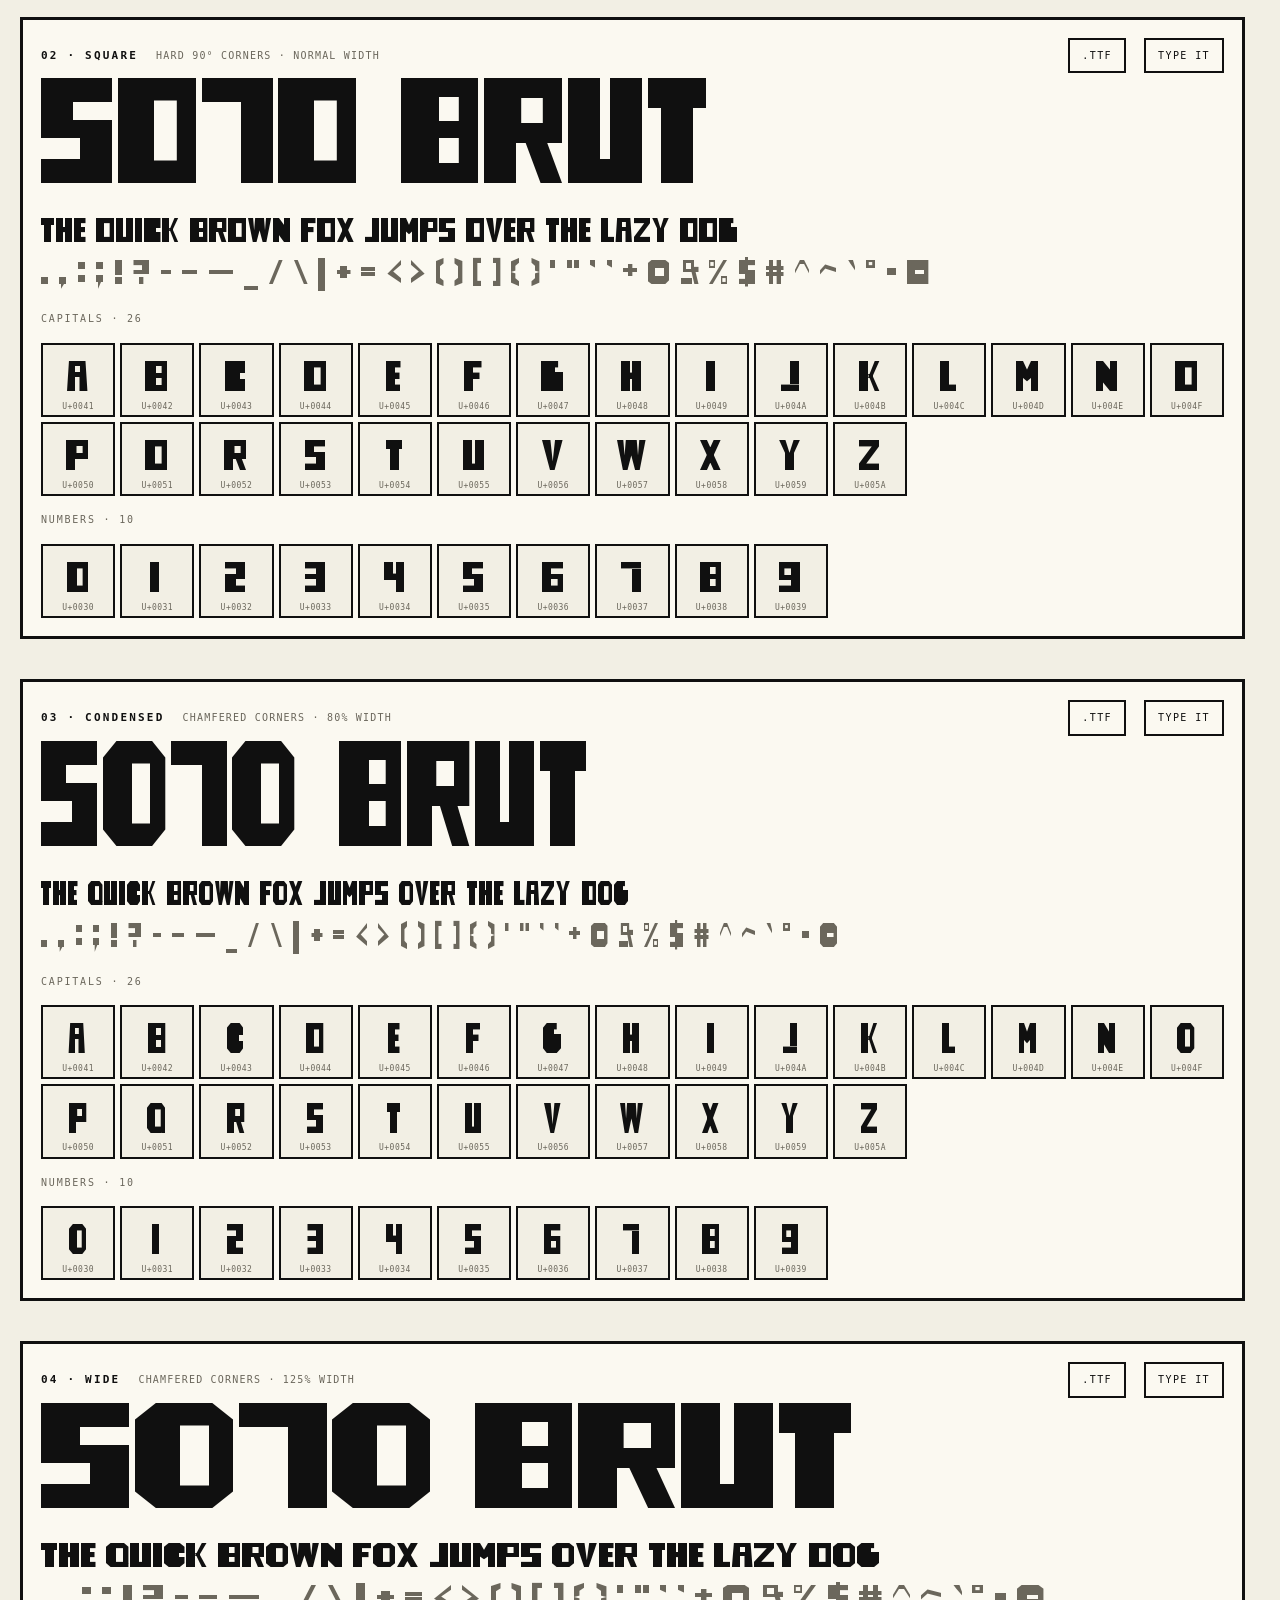
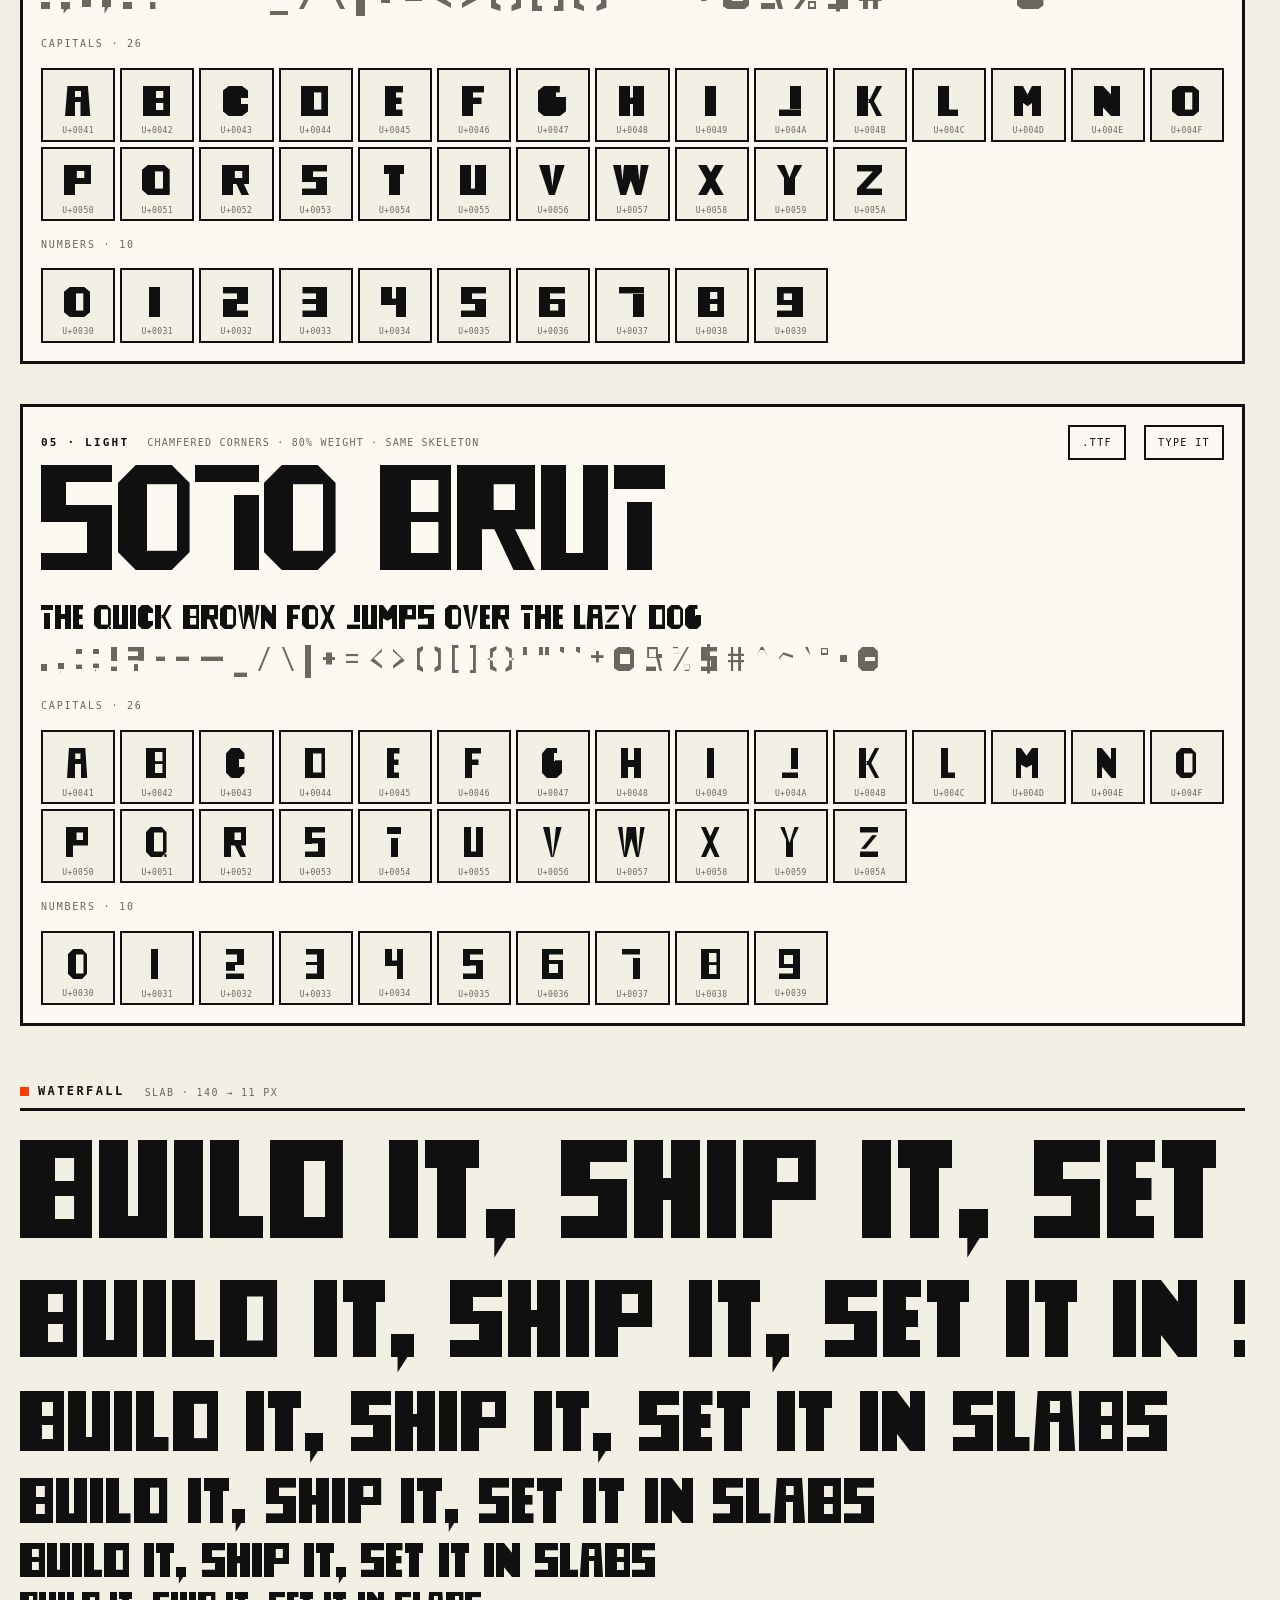
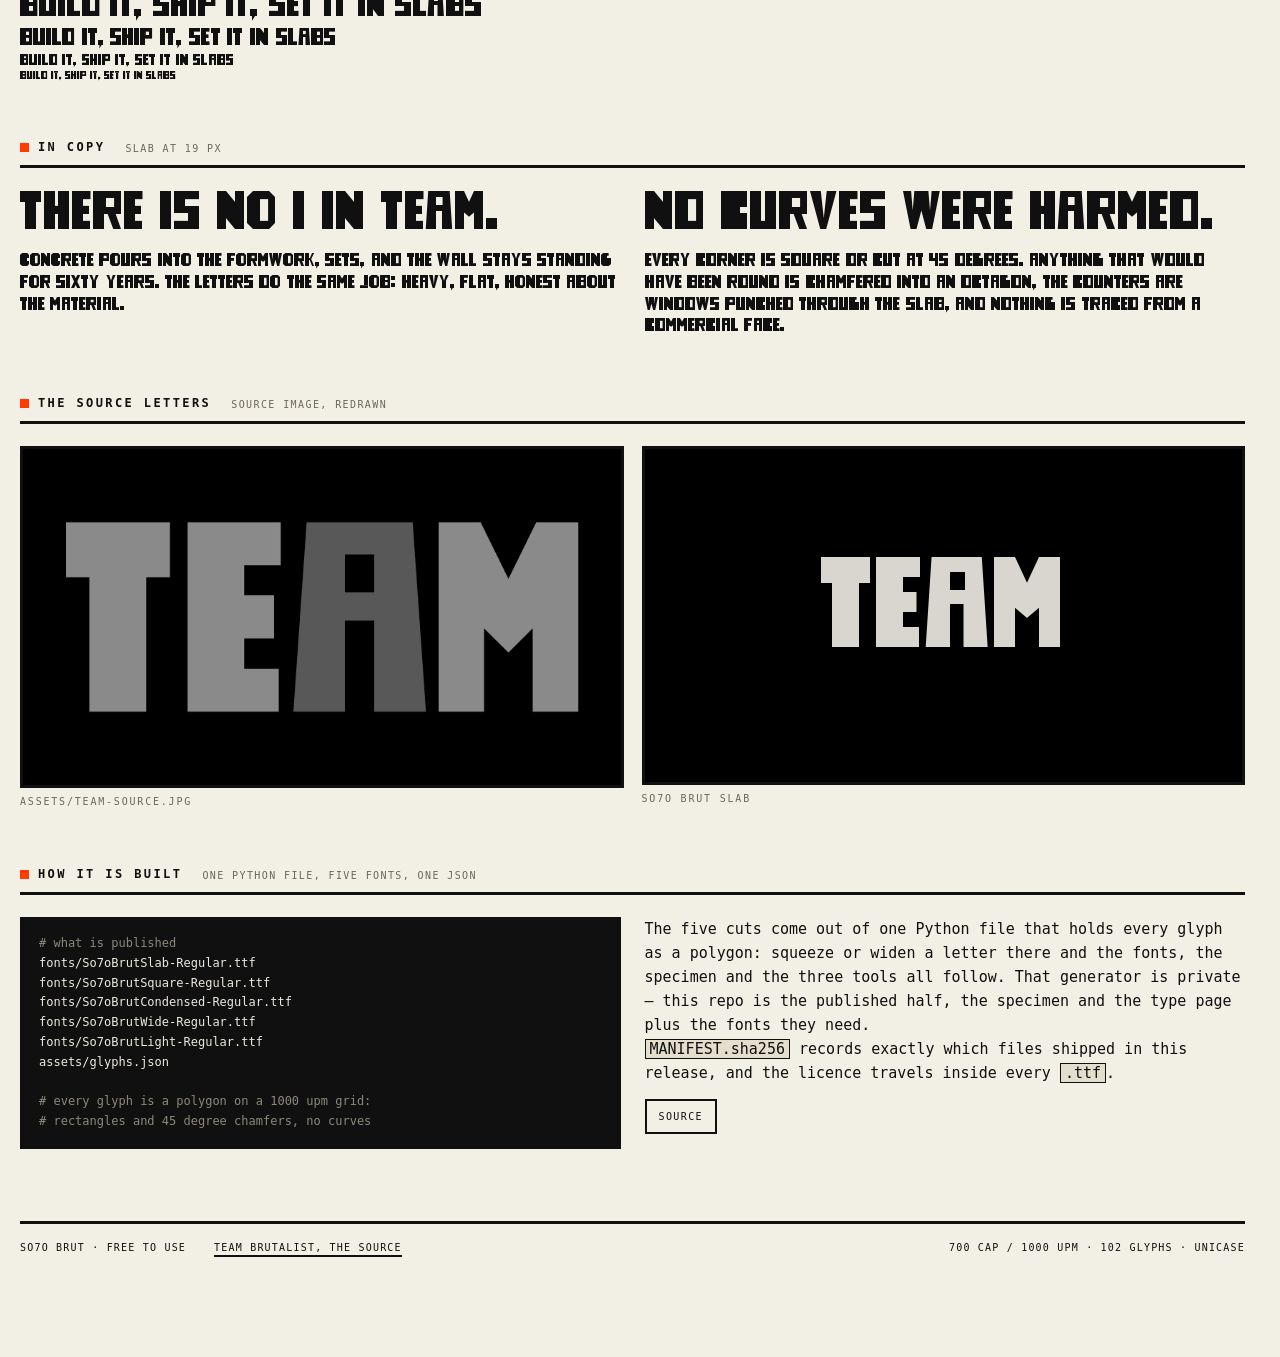
==== commit 8d669c68: "Publish a43da37 Hero says SO7O BRUT, not NEO BRUTALISM" ====
--- a/index.html
+++ b/index.html
@@ -26,7 +26,7 @@
   <section class="hero" style="margin-top:0">
     <div>
       <span class="badge">Cut from one image</span>
-      <h1>NEO<br>BRUTALISM</h1>
+      <h1>SO7O<br>BRUT</h1>
     </div>
     <div>
       <p class="lede">
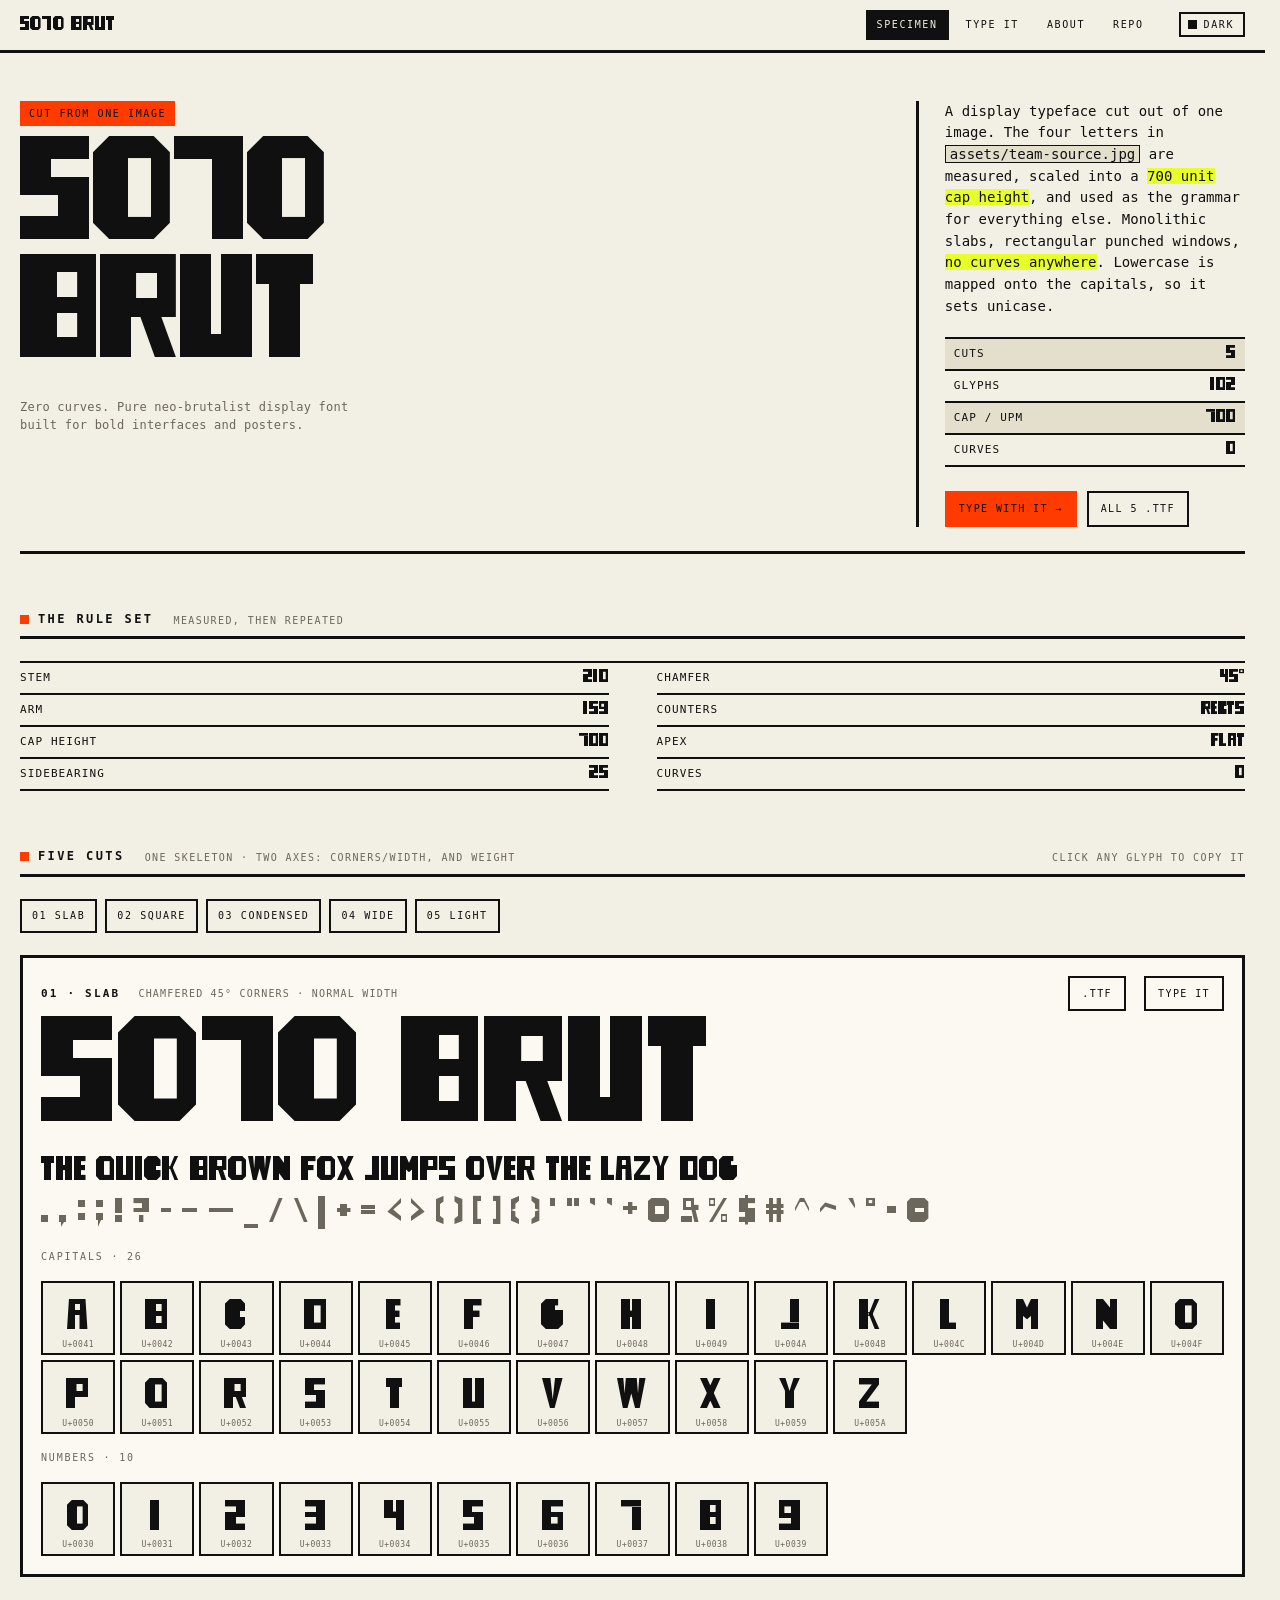
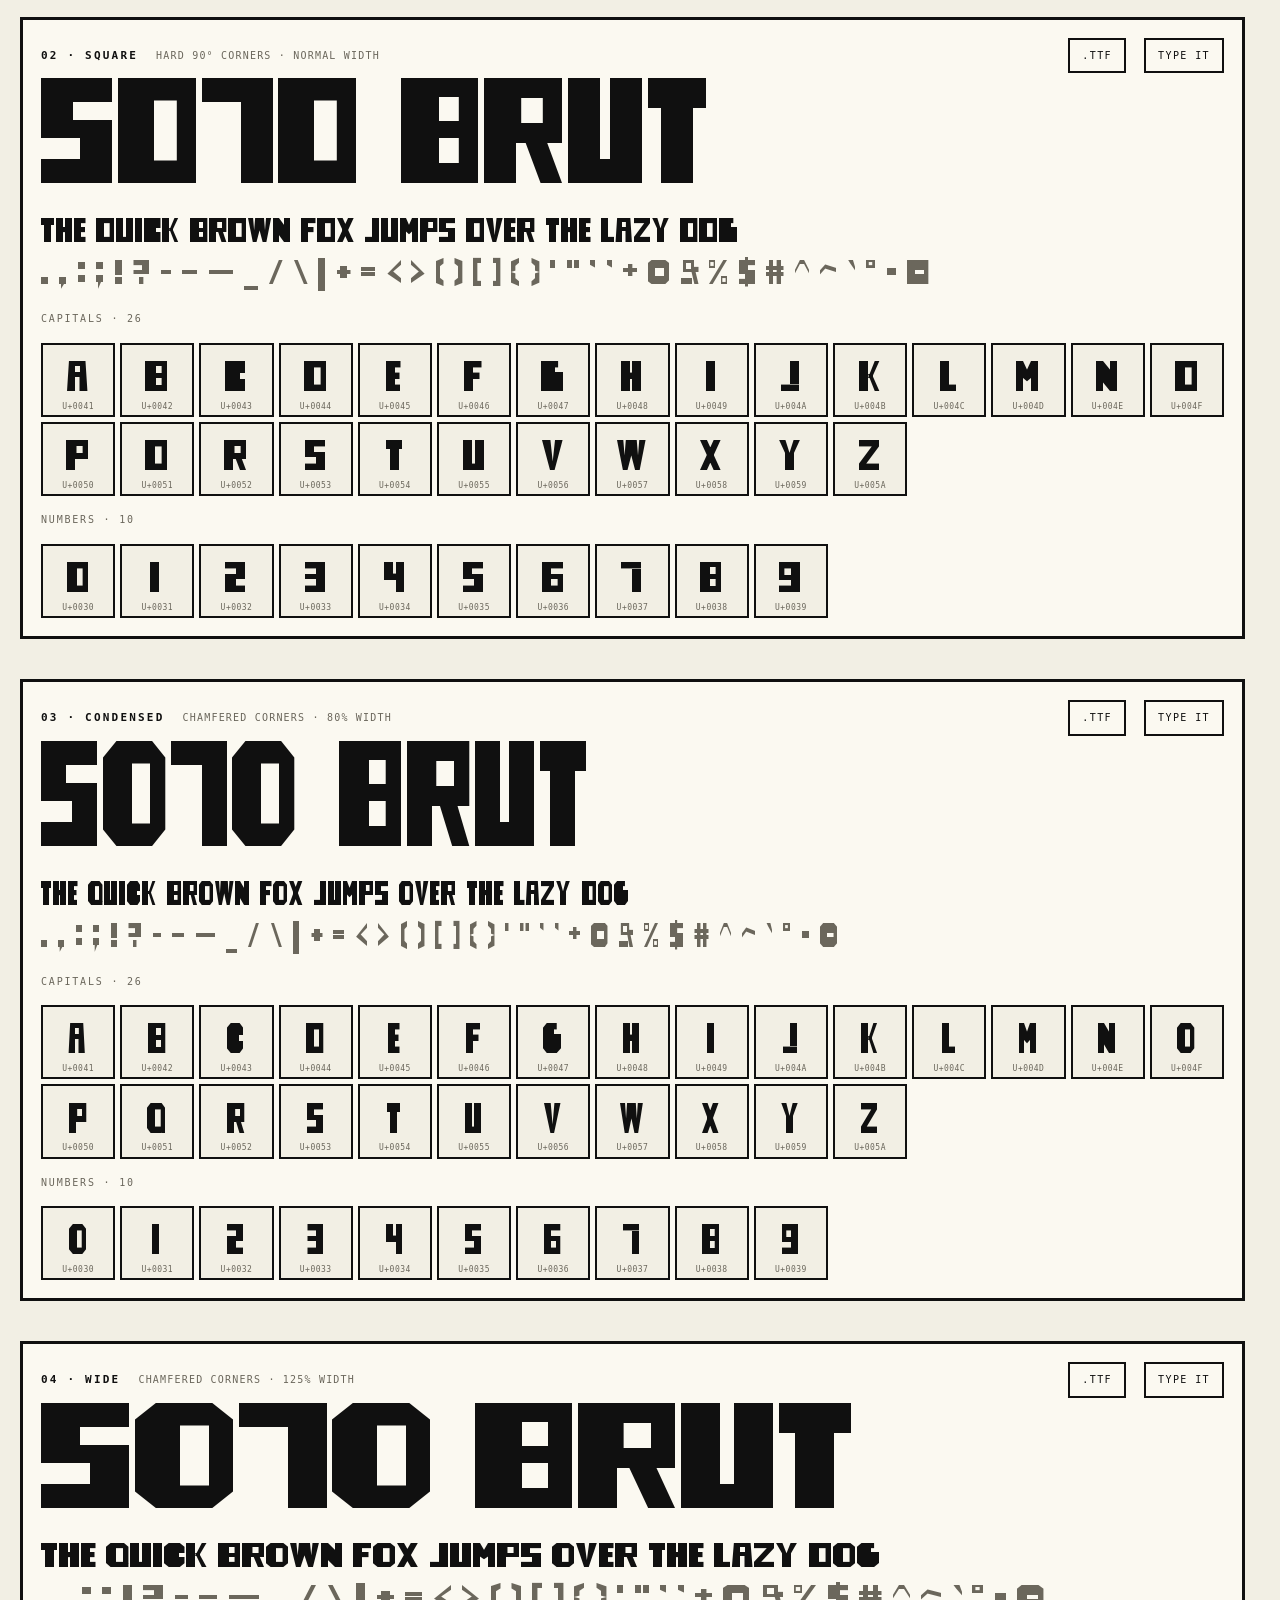
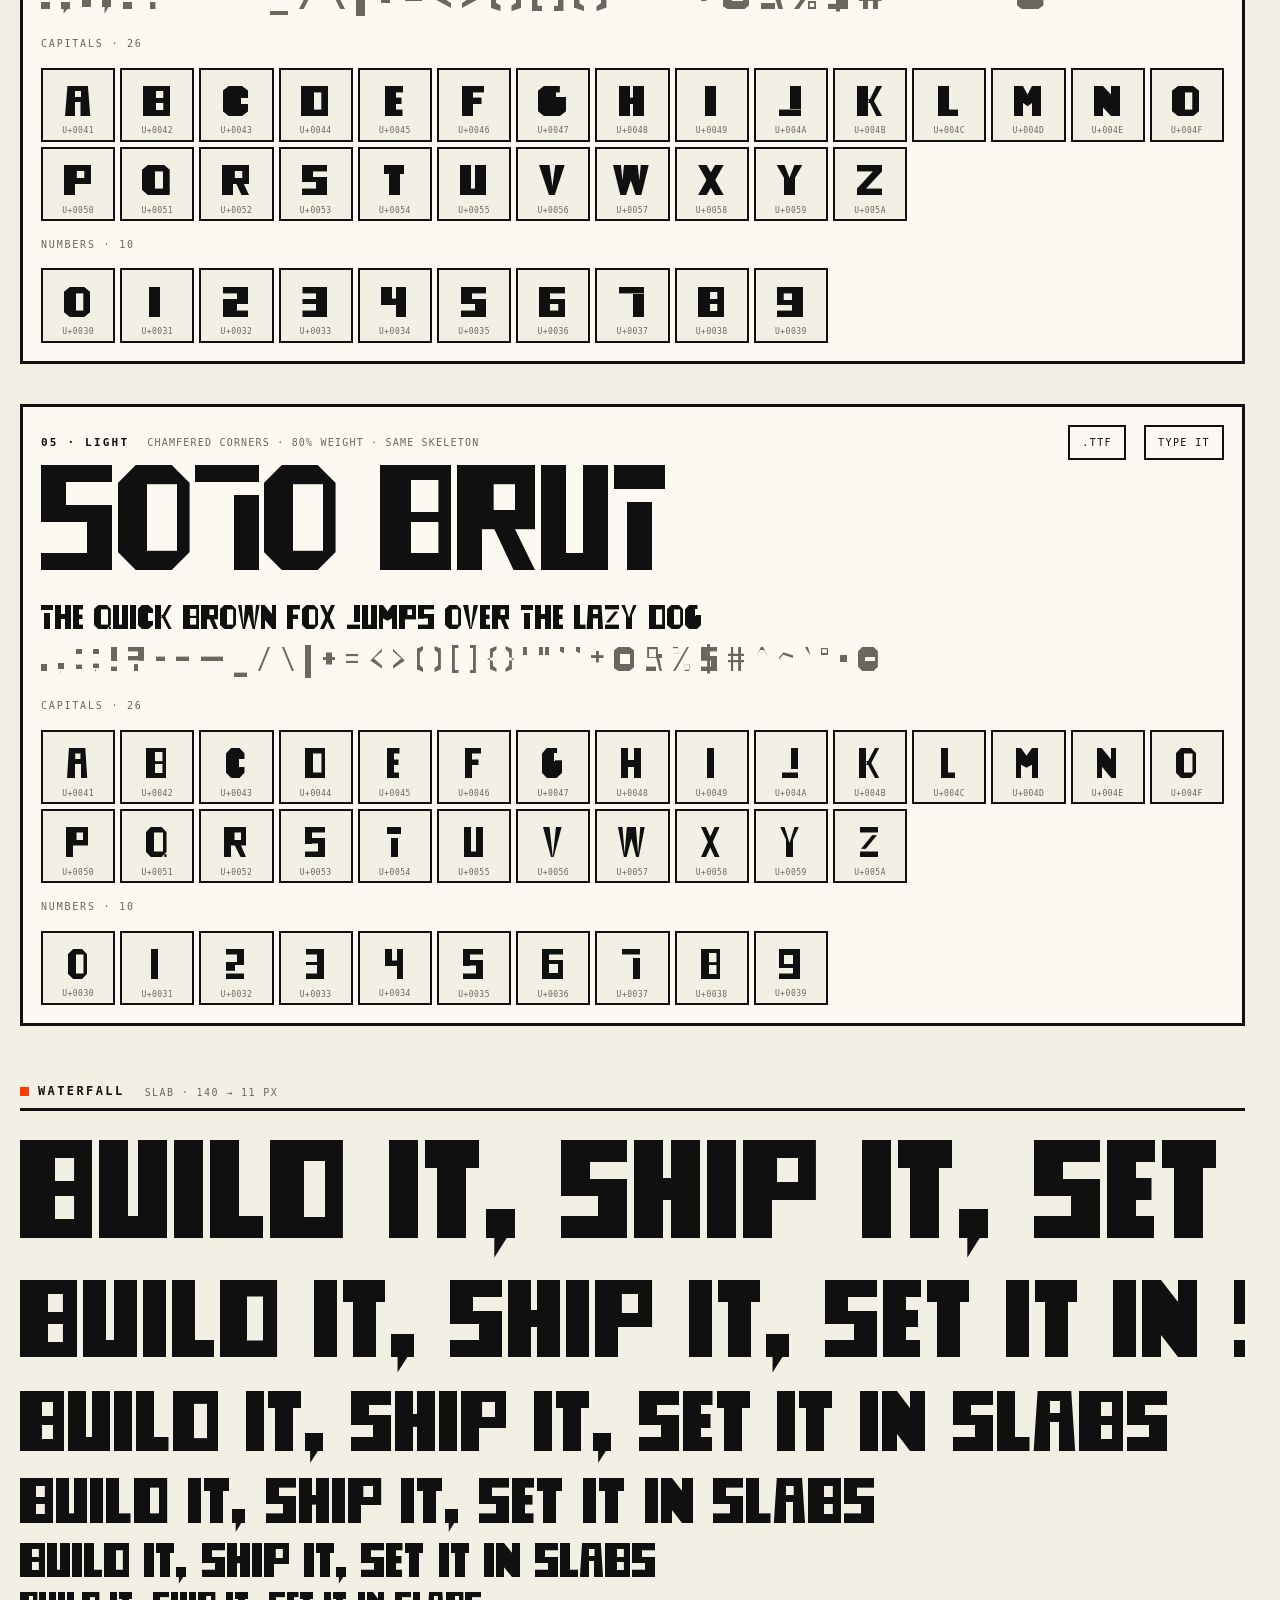
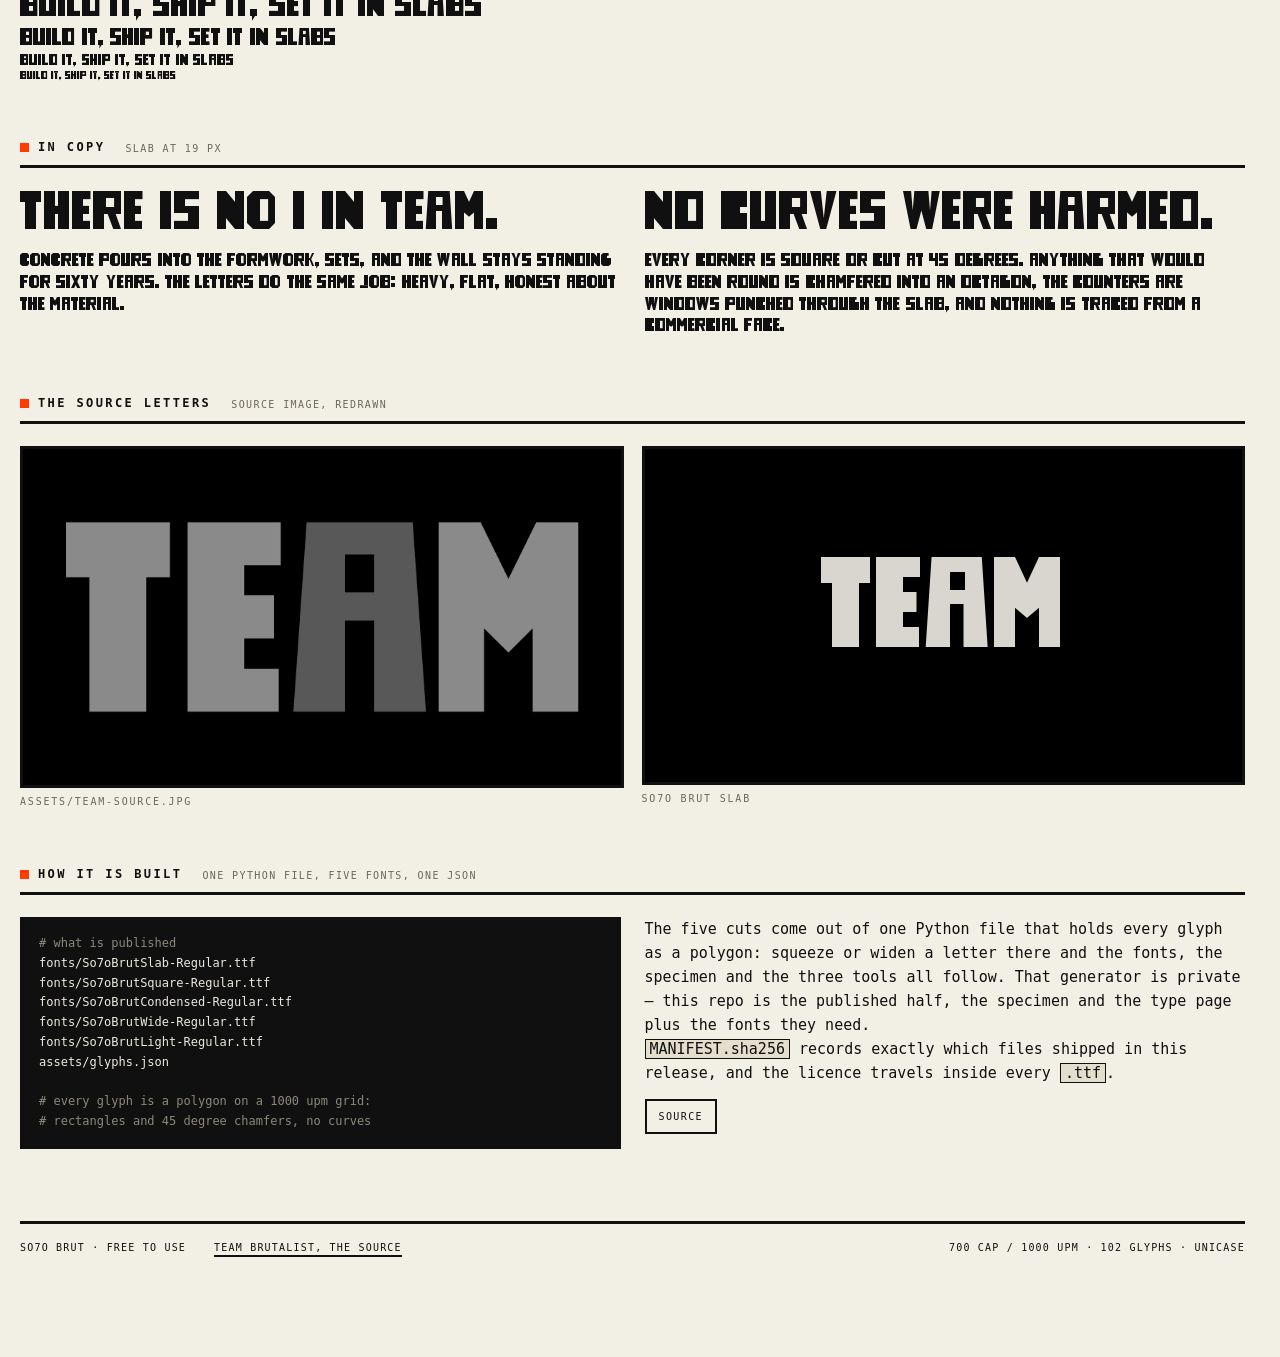
==== commit 9f9d17cc: "Publish d05574f Add an about page and the taglines" ====
--- a/index.html
+++ b/index.html
@@ -4,7 +4,7 @@
 <meta charset="utf-8">
 <meta name="viewport" content="width=device-width, initial-scale=1">
 <title>SO7O BRUT — specimen</title>
-<meta name="description" content="SO7O BRUT: a display typeface cut out of one image. Four widths and a light weight, monolithic slabs, punched windows, no curves. Skeletons measured from the TEAM wordmark.">
+<meta name="description" content="Zero curves. Pure neo-brutalist display font built for bold interfaces and posters. SO7O BRUT: a display typeface cut out of one image. Four widths and a light weight, monolithic slabs, punched windows, no curves. Skeletons measured from the TEAM wordmark.">
 <link rel="stylesheet" href="assets/site.css">
 </head>
 <body>
@@ -14,6 +14,7 @@
   <nav>
     <a href="index.html" aria-current="page">Specimen</a>
     <a href="type.html">Type it</a>
+    <a href="about.html">About</a>
     <a href="https://github.com/jan5o7o/so7o-brut">Repo</a>
   </nav>
   <button class="theme-toggle" type="button" data-theme-toggle aria-label="Switch to dark theme">
@@ -27,6 +28,8 @@
     <div>
       <span class="badge">Cut from one image</span>
       <h1>SO7O<br>BRUT</h1>
+      <p class="tagline">Zero curves. Pure neo-brutalist display font built for bold
+        interfaces and posters.</p>
     </div>
     <div>
       <p class="lede">
--- a/assets/site.css
+++ b/assets/site.css
@@ -210,6 +210,11 @@
   margin: 0;
   text-transform: uppercase;
 }
+.tagline {
+  font-family: var(--mono); font-size: 12px; line-height: 1.55;
+  letter-spacing: .02em; color: var(--dim);
+  max-width: 46ch; margin: 18px 0 0; text-transform: none;
+}
 .hero .lede { font-size: 14px; max-width: 42ch; margin: 0 0 20px; }
 /* an editorial rule instead of a card: structure without another box */
 .hero > div:last-child { border-left: var(--rule); padding-left: 26px; }
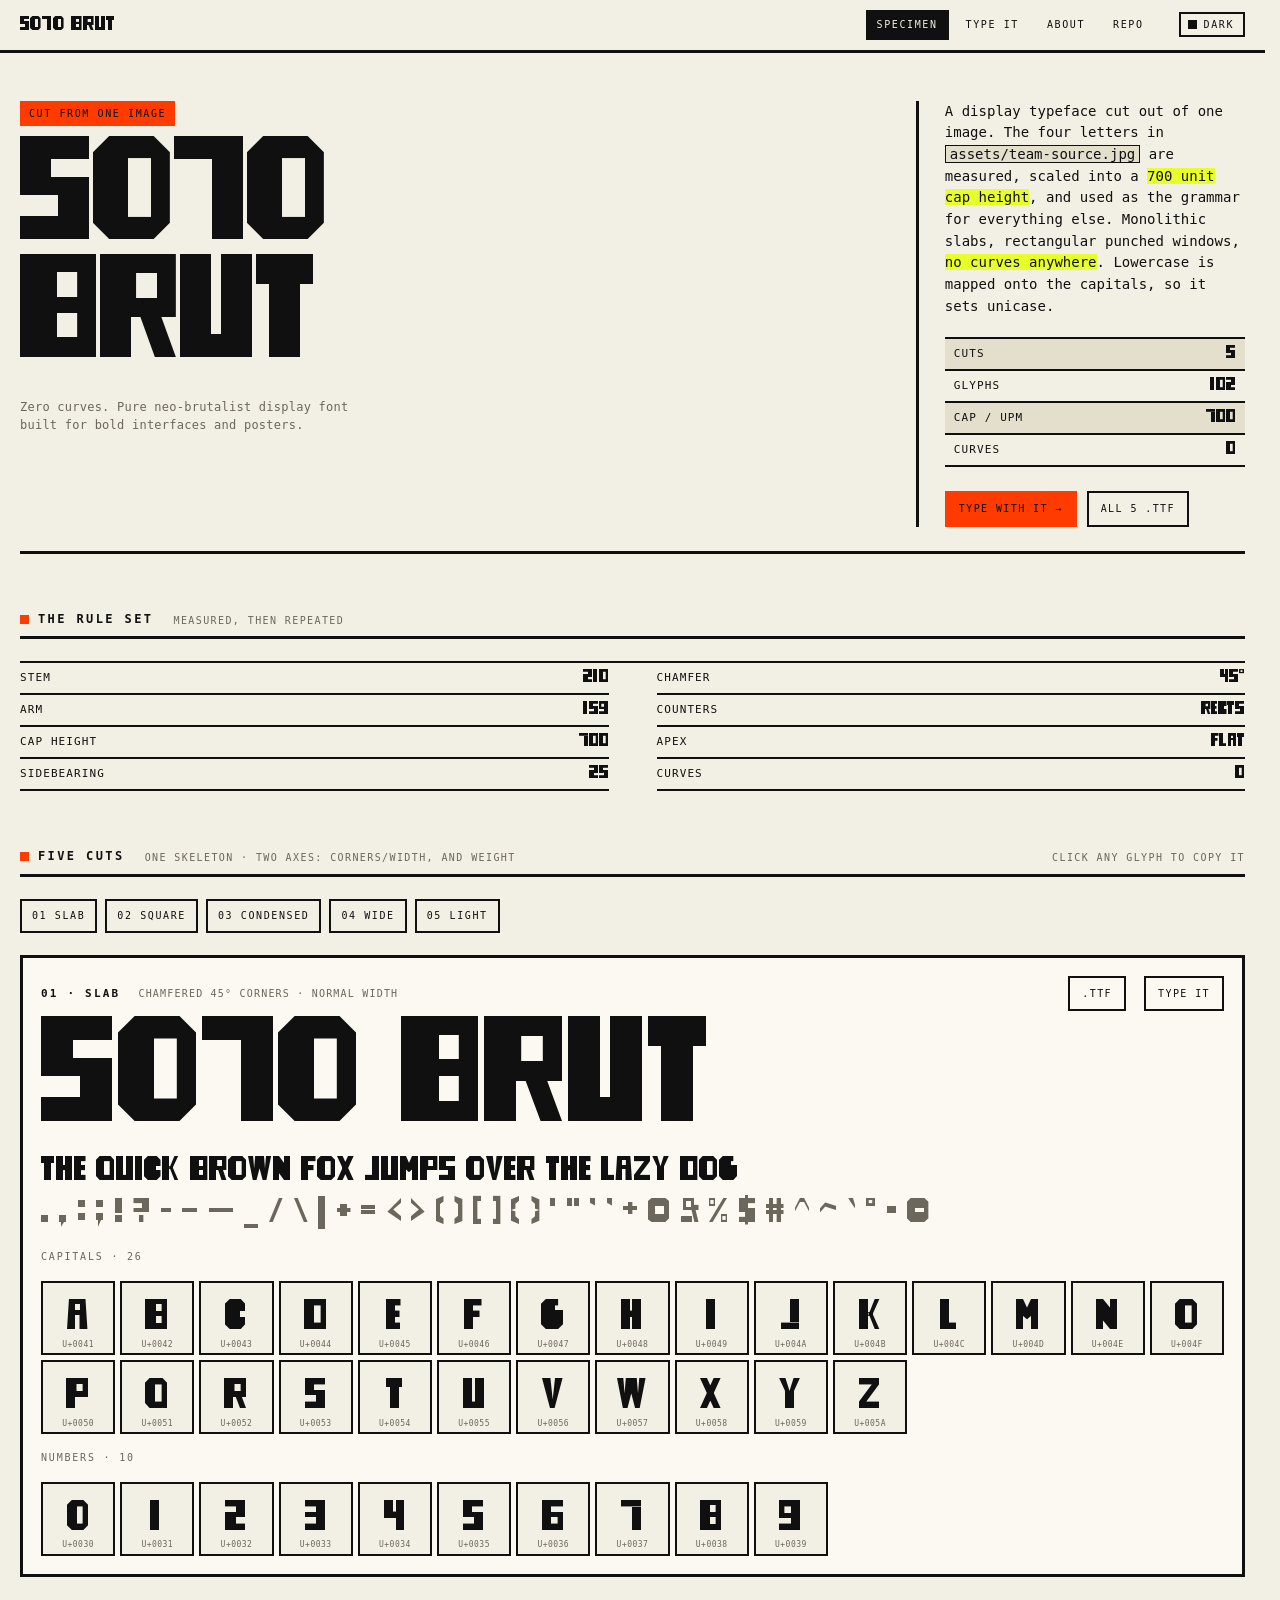
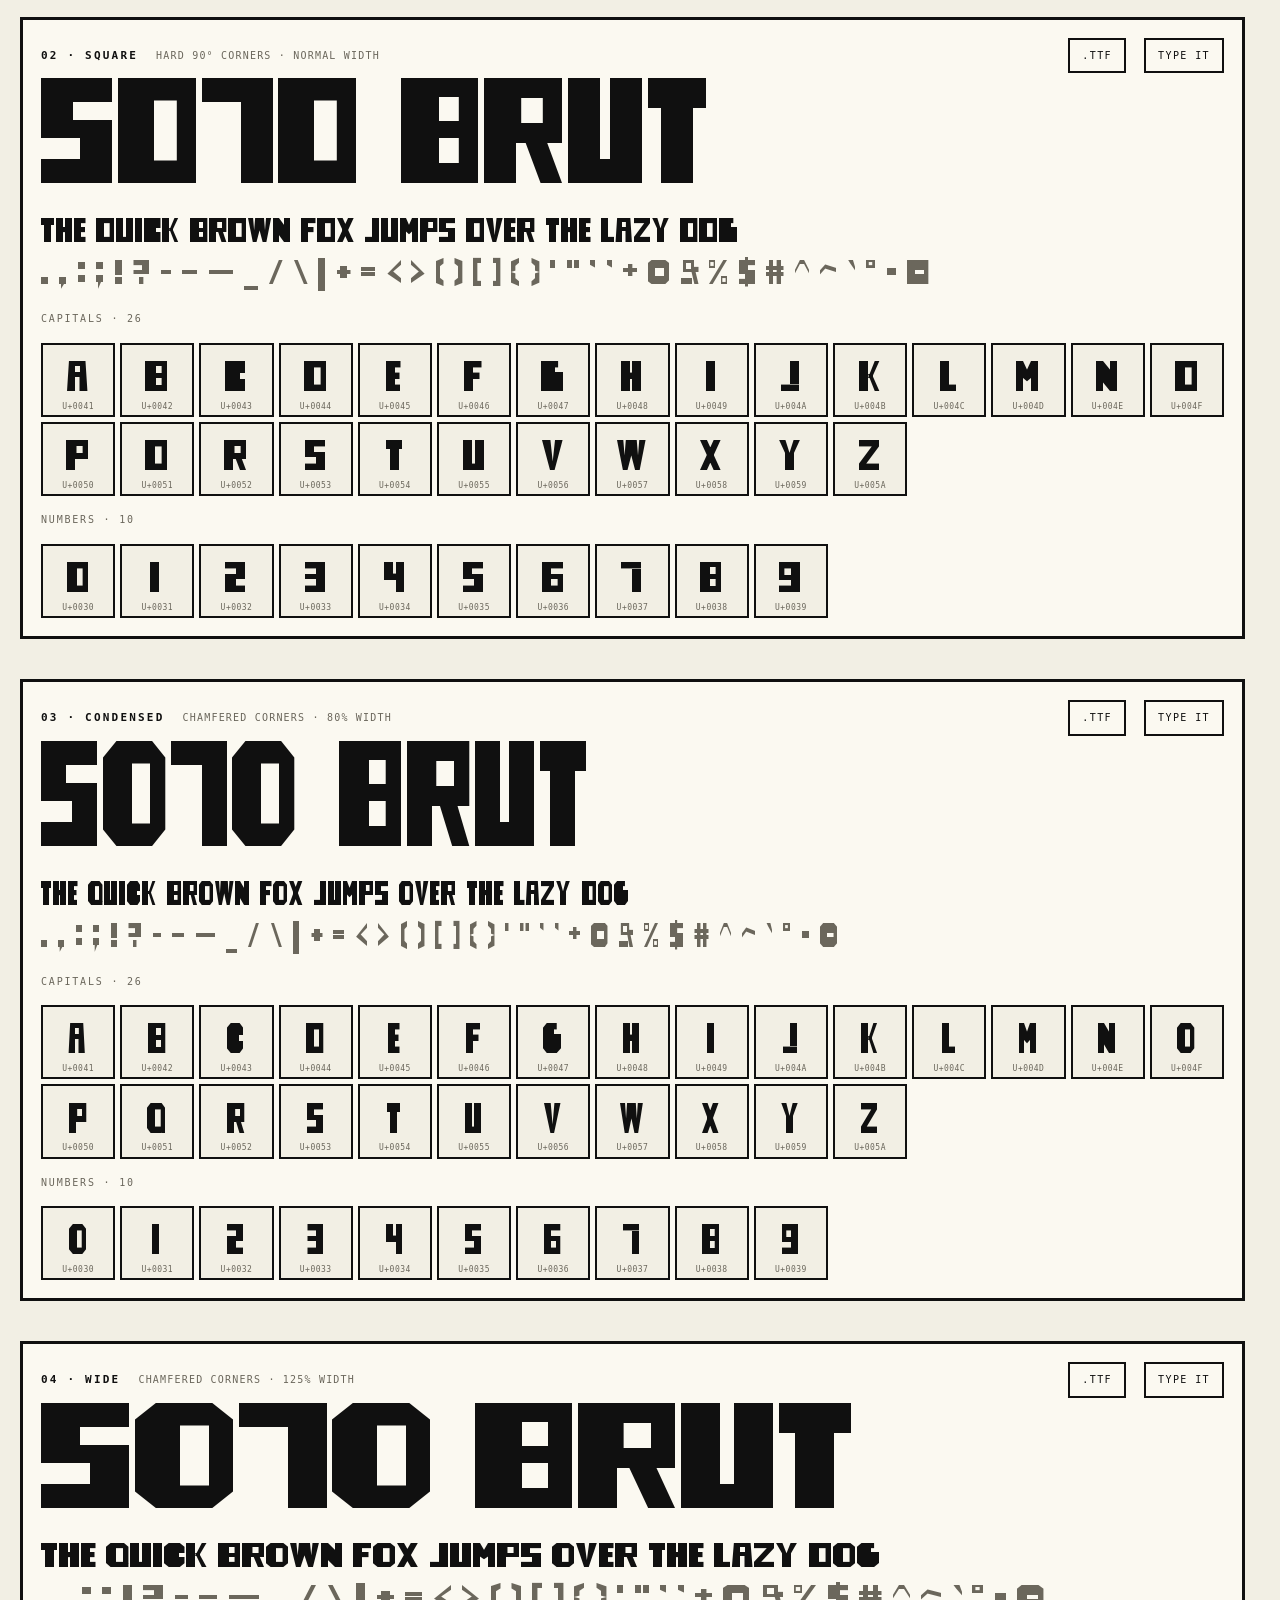
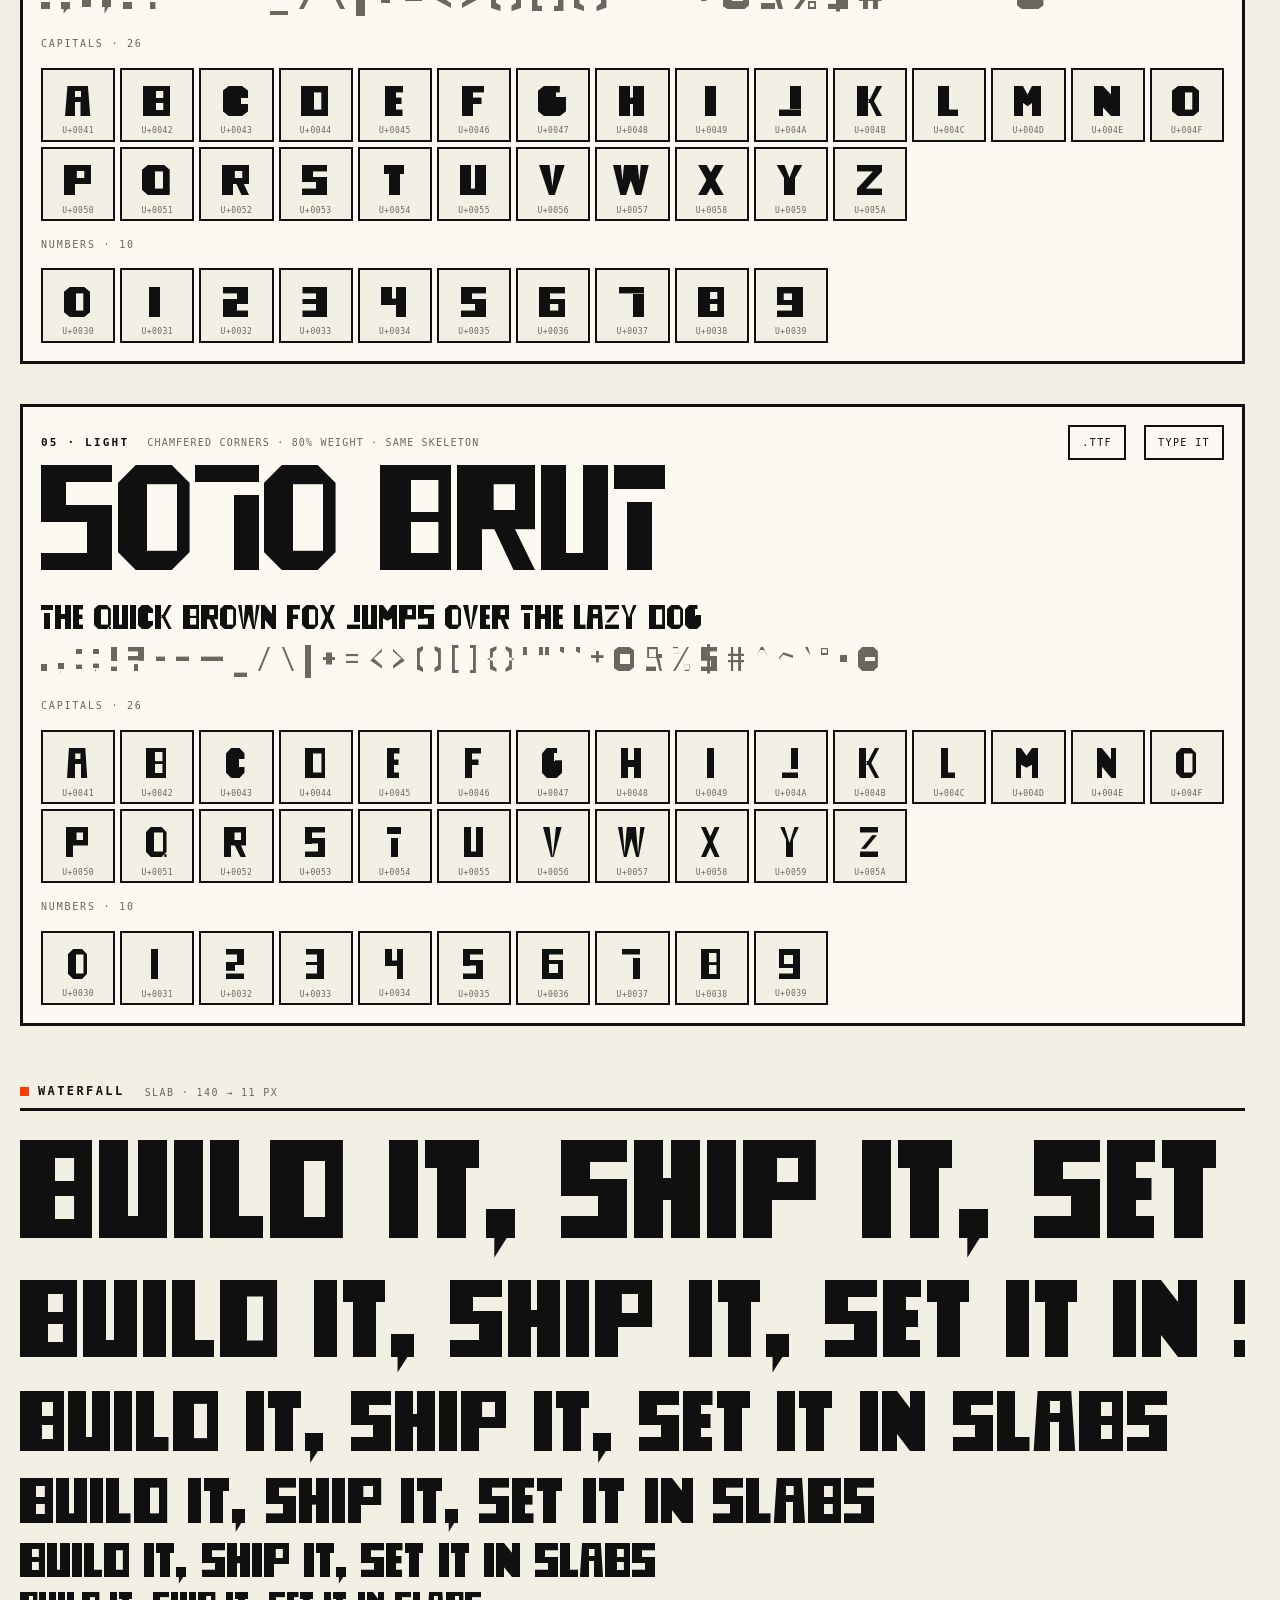
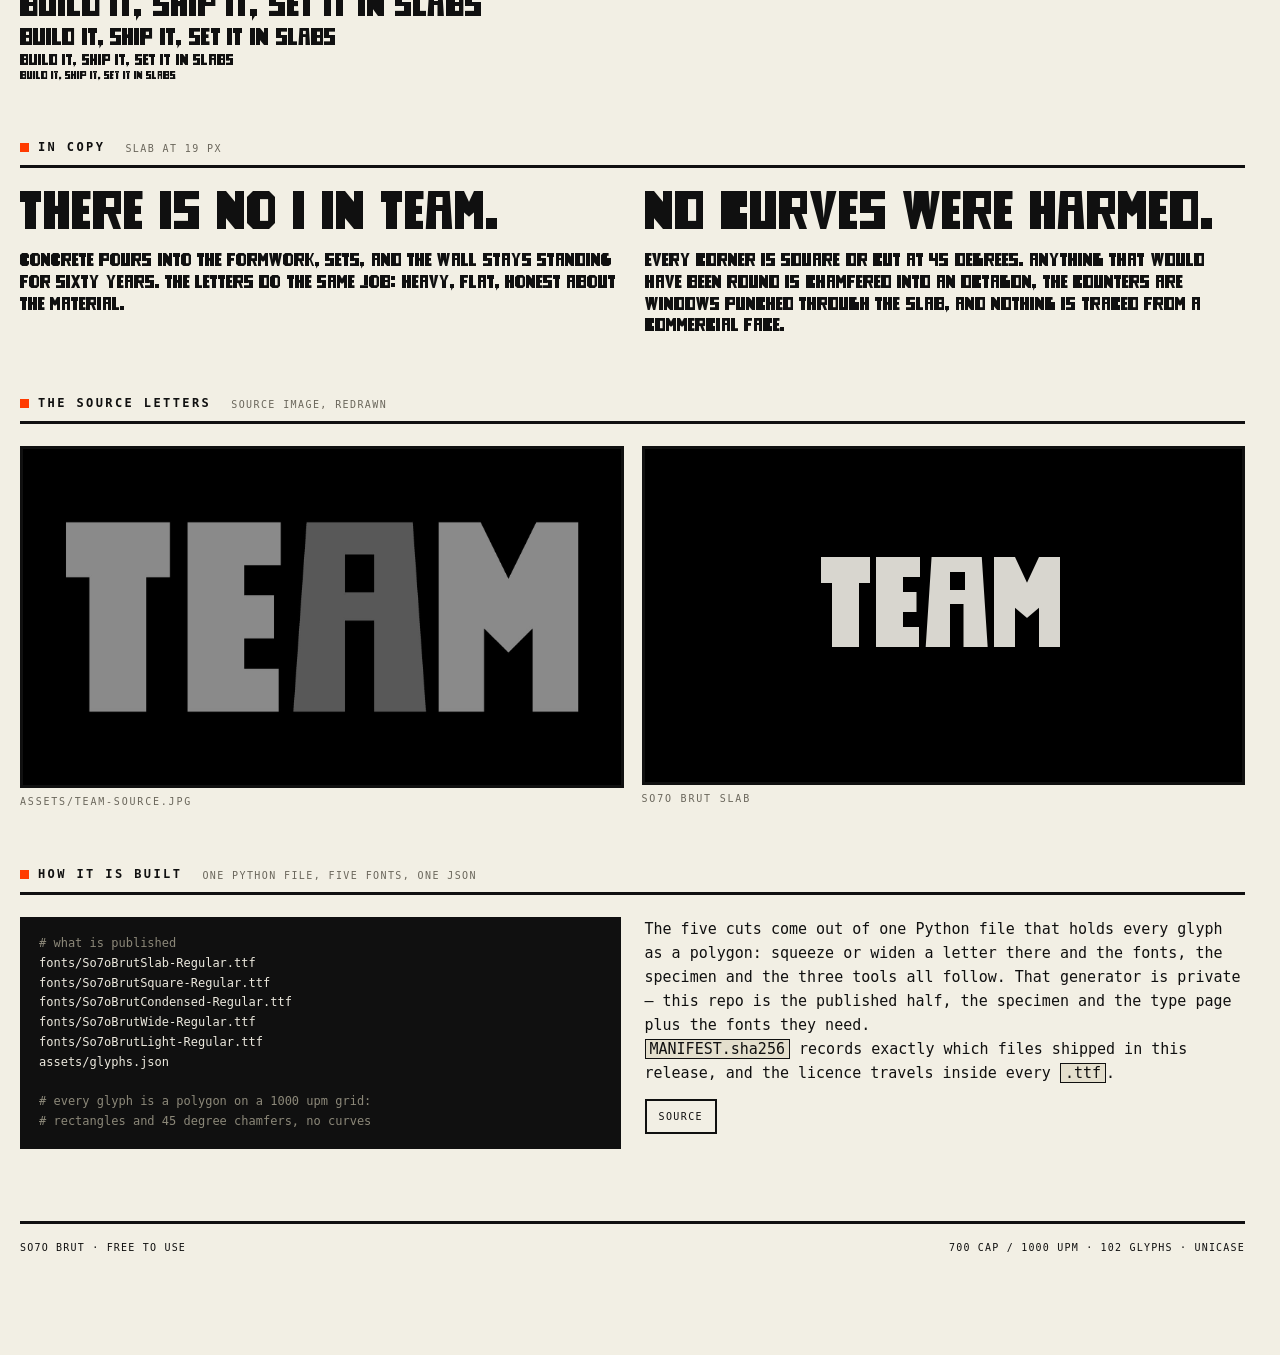
==== commit 352749dc: "Publish ed1a14f Drop the TEAM Brutalist footer link" ====
--- a/index.html
+++ b/index.html
@@ -257,7 +257,6 @@
 
   <footer class="foot">
     <span>SO7O BRUT · free to use</span>
-    <a href="https://github.com/copongcopong/team-brutalist">TEAM Brutalist, the source</a>
     <span class="spacer"></span>
     <span>700 cap / 1000 upm · 102 glyphs · unicase</span>
   </footer>
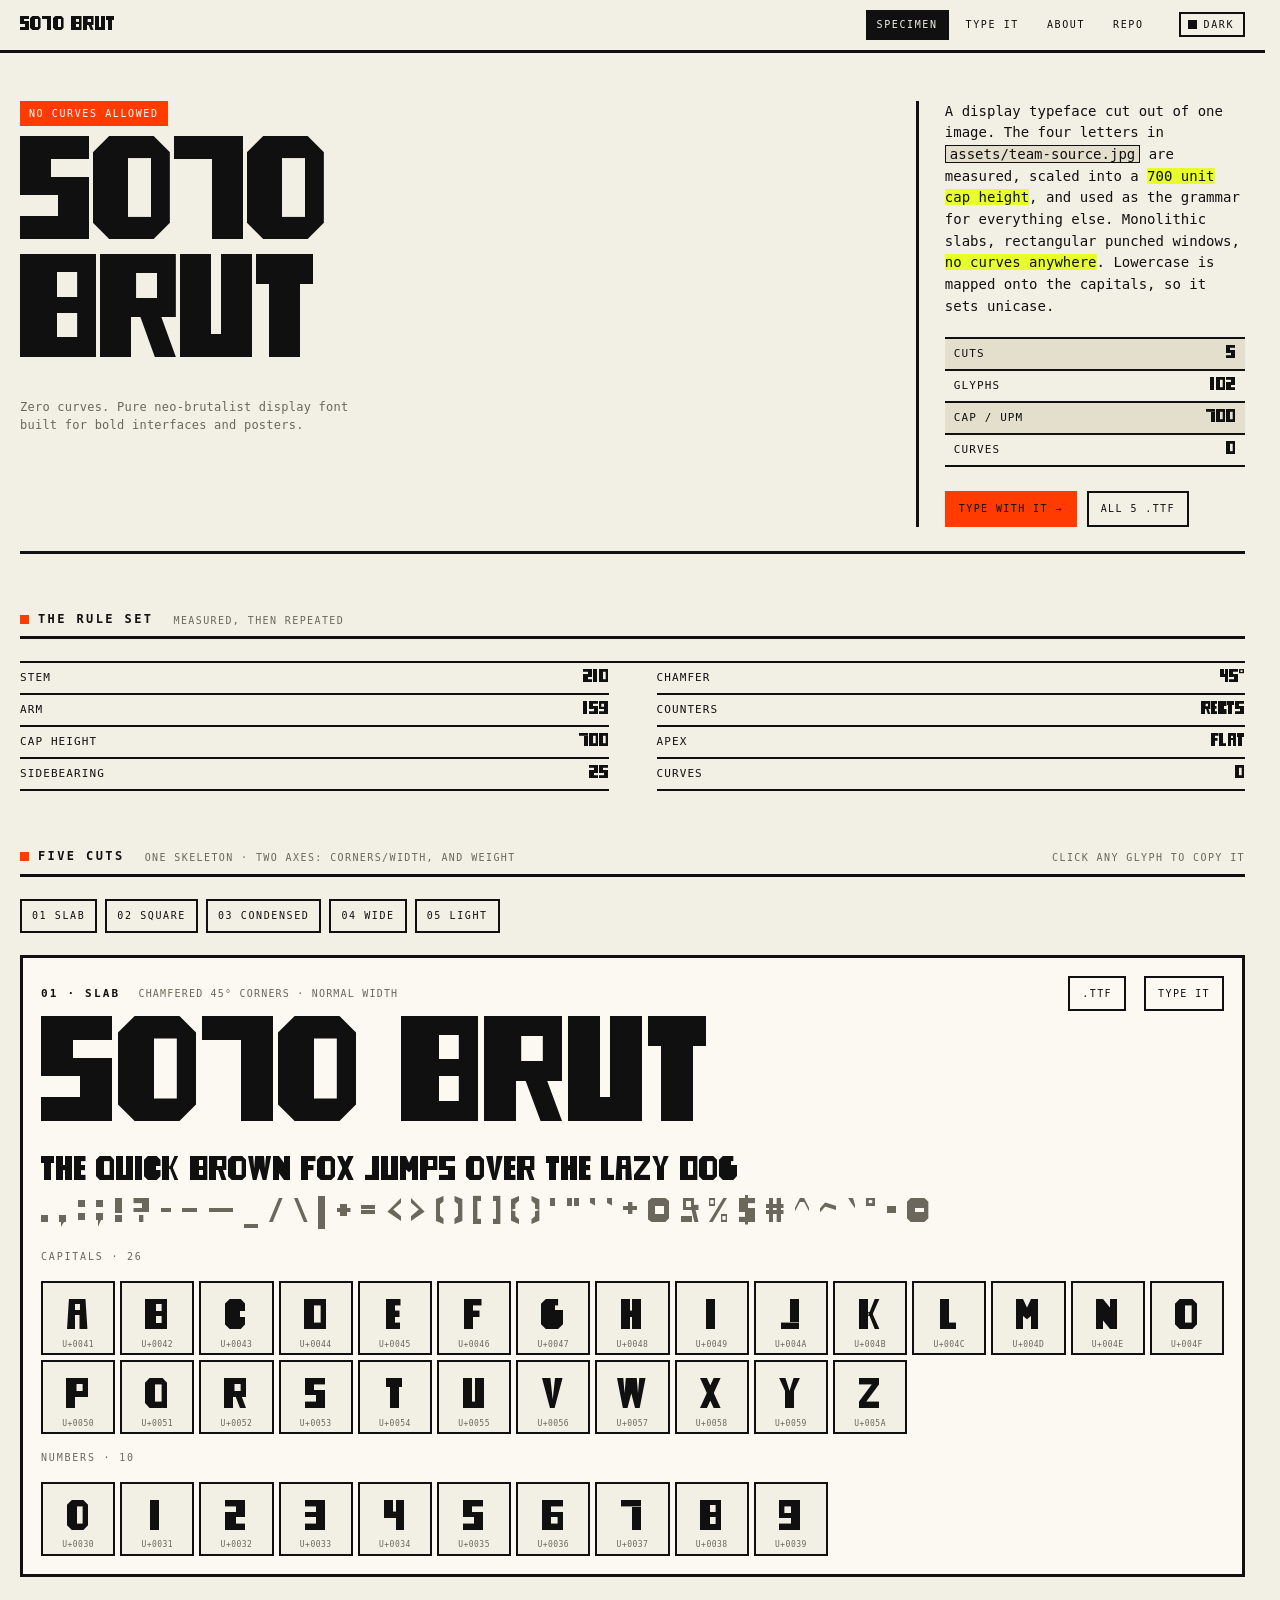
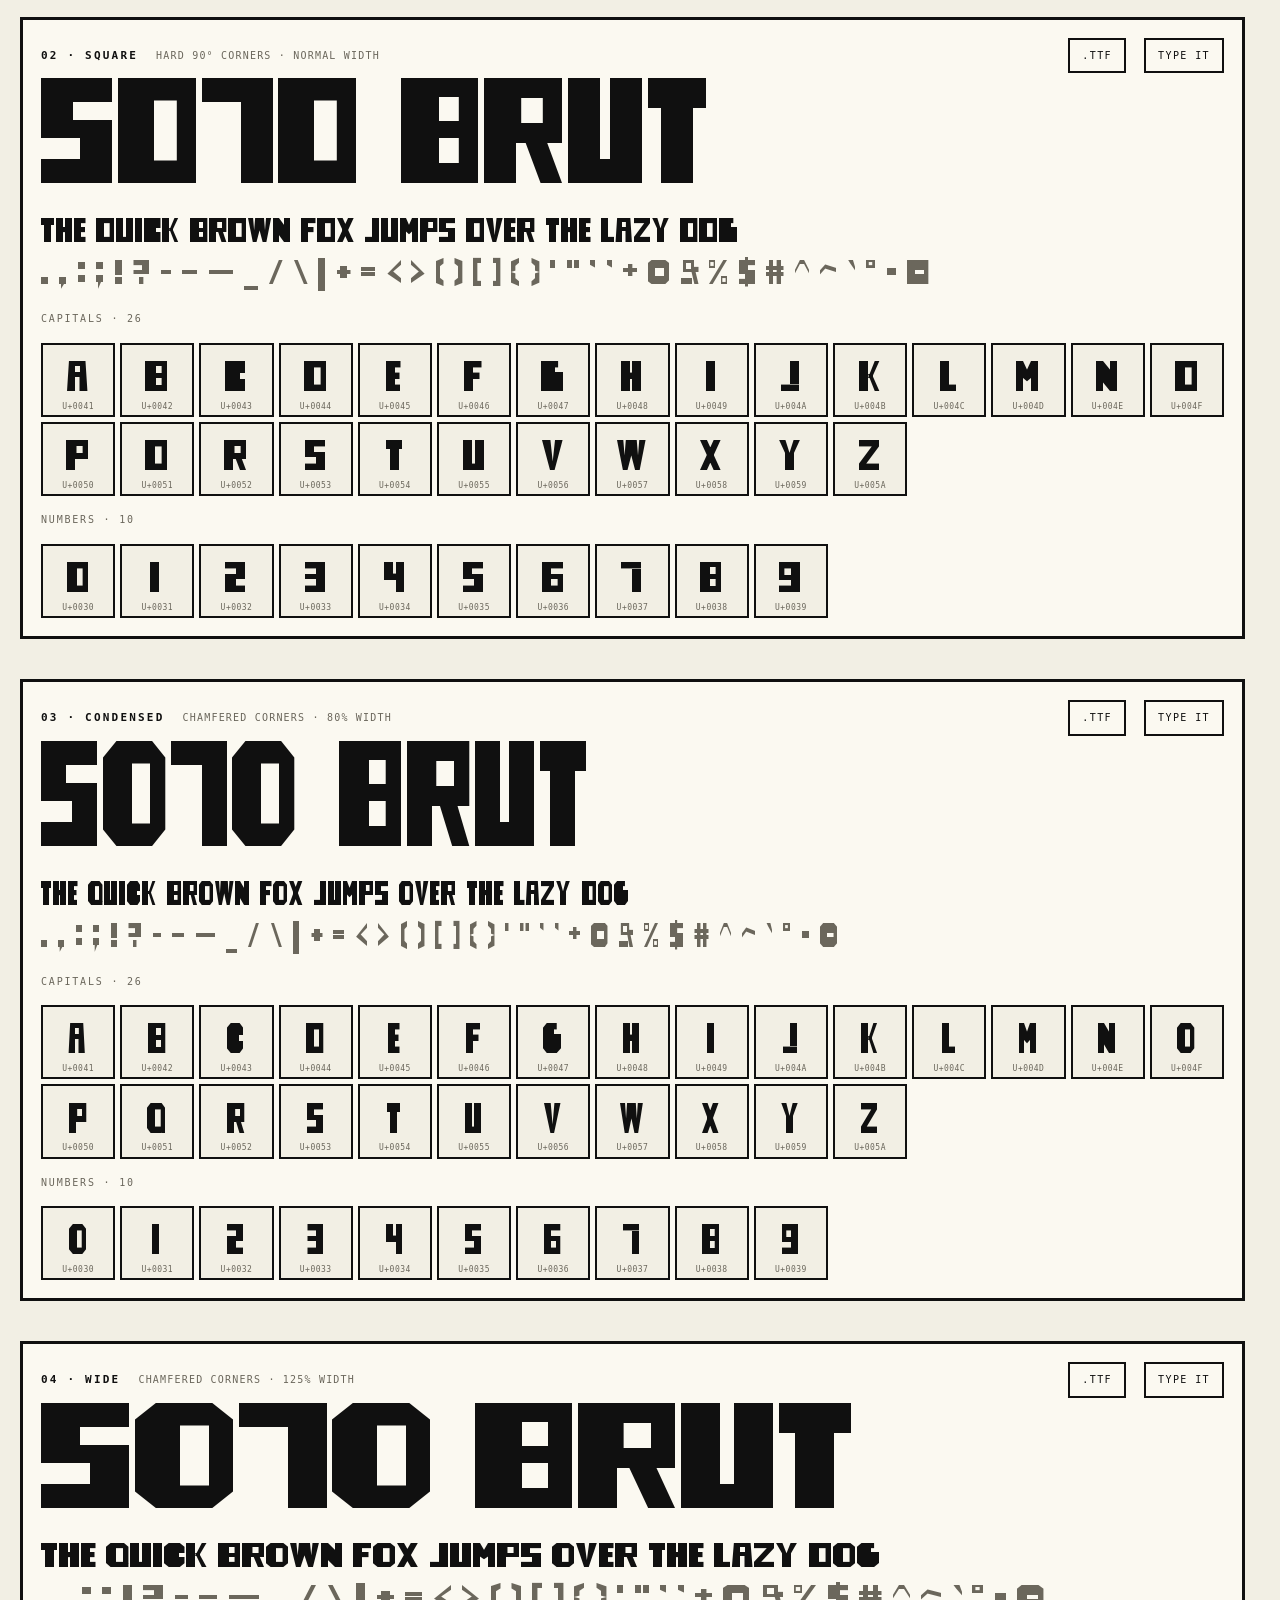
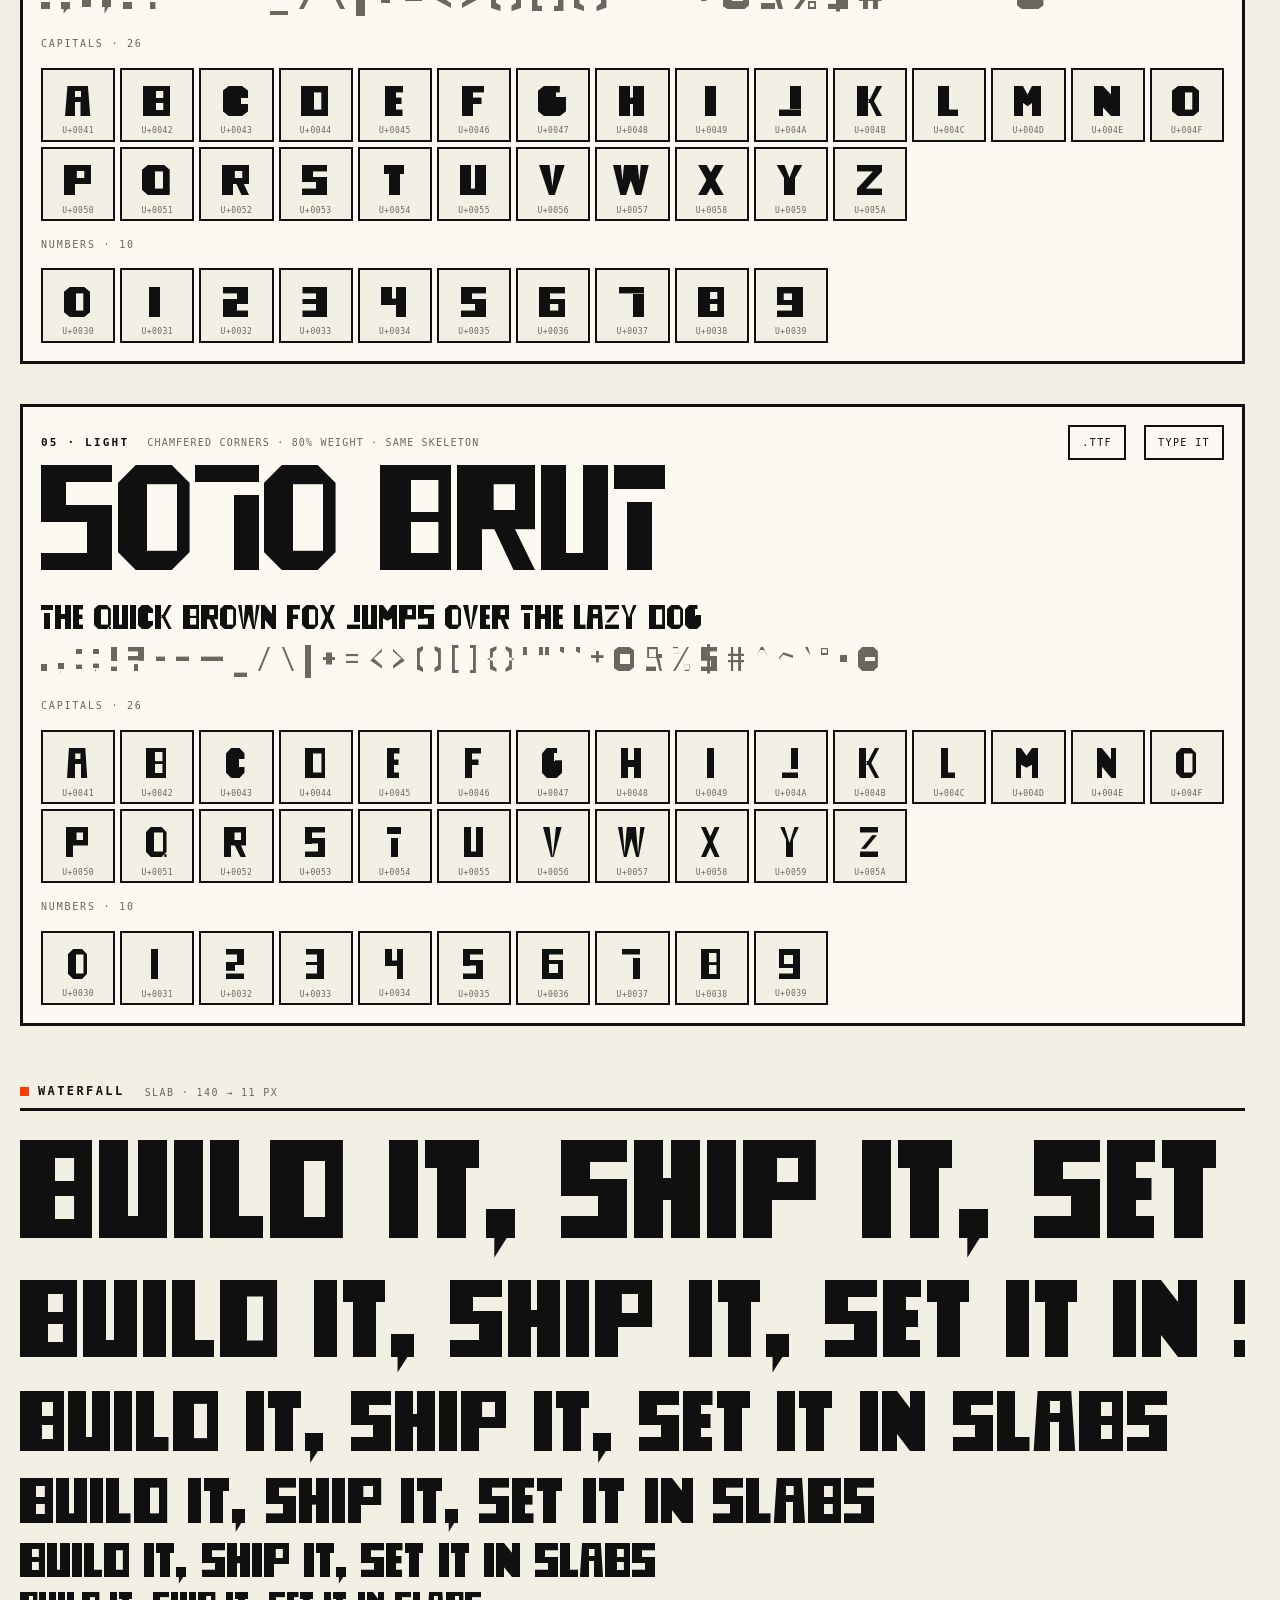
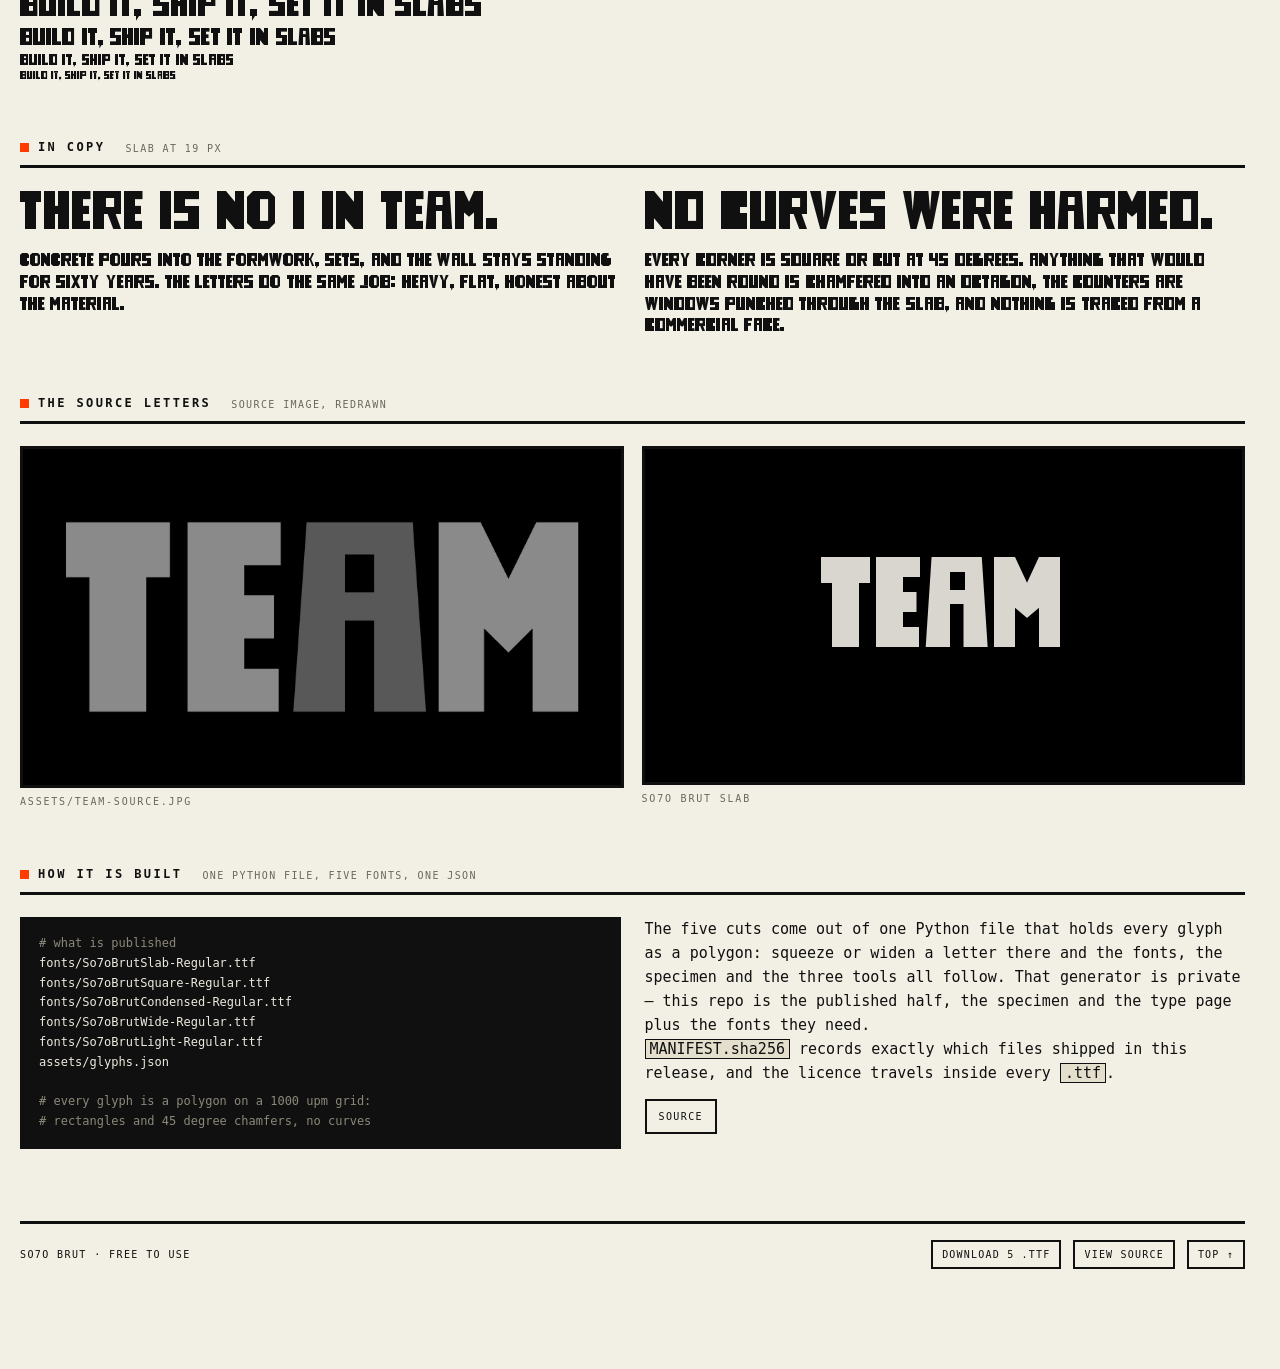
==== commit b8d9d1ad: "Publish 1044177 Badge says 'no curves allowed' in white; footer becomes a bar" ====
--- a/index.html
+++ b/index.html
@@ -9,7 +9,7 @@
 </head>
 <body>
 
-<header class="bar">
+<header class="bar" id="top">
   <a class="mark" href="index.html">SO7O BRUT</a>
   <nav>
     <a href="index.html" aria-current="page">Specimen</a>
@@ -26,7 +26,7 @@
 
   <section class="hero" style="margin-top:0">
     <div>
-      <span class="badge">Cut from one image</span>
+      <span class="badge">no curves allowed</span>
       <h1>SO7O<br>BRUT</h1>
       <p class="tagline">Zero curves. Pure neo-brutalist display font built for bold
         interfaces and posters.</p>
@@ -256,9 +256,11 @@
     </section>
 
   <footer class="foot">
-    <span>SO7O BRUT · free to use</span>
+    <span class="foot-label">SO7O BRUT · free to use</span>
     <span class="spacer"></span>
-    <span>700 cap / 1000 upm · 102 glyphs · unicase</span>
+    <a class="foot-btn" href="download/so7o-brut-fonts.zip" download>Download 5 .ttf</a>
+    <a class="foot-btn" href="https://github.com/jan5o7o/so7o-brut">View source</a>
+    <a class="foot-btn" href="#top">Top ↑</a>
   </footer>
 
 </div>
--- a/assets/site.css
+++ b/assets/site.css
@@ -233,7 +233,7 @@
 
 .badge {
   display: inline-block;
-  background: var(--accent); color: var(--on-accent);
+  background: var(--accent); color: #fff;
   font-size: 10px; letter-spacing: .16em; text-transform: uppercase;
   padding: 5px 9px;
   margin-bottom: 18px;
@@ -356,11 +356,17 @@
 
 footer.foot {
   margin-top: 72px; padding-top: 16px; border-top: var(--rule);
-  display: flex; flex-wrap: wrap; gap: 10px 28px;
-  font-size: 10px; letter-spacing: .12em; text-transform: uppercase;
-}
-footer.foot a { text-decoration: none; border-bottom: 2px solid var(--ink); }
+  display: flex; flex-wrap: wrap; align-items: center; gap: 10px 12px;
+  font-family: var(--mono); font-size: 10px; letter-spacing: .12em;
+  text-transform: uppercase;
+}
+footer.foot .foot-label { letter-spacing: .14em; }
 footer.foot .spacer { margin-left: auto; }
+footer.foot .foot-btn {
+  text-decoration: none; color: var(--ink);
+  border: 2px solid var(--ink); padding: 5px 9px;
+}
+footer.foot .foot-btn:hover { background: var(--ink); color: var(--paper); }
 
 /* ---------------------------------------------------------------- controls */
 .editor {
@@ -621,6 +627,7 @@
   footer.foot { gap: 8px 18px; padding-top: 14px; }
   footer.foot a { padding: 4px 0; }
   footer.foot .spacer { display: none; }
+  footer.foot .foot-btn { flex: 1 1 auto; text-align: center; }
 }
 
 /* Small phones: the display sizes are set by the longest word, not by taste. */
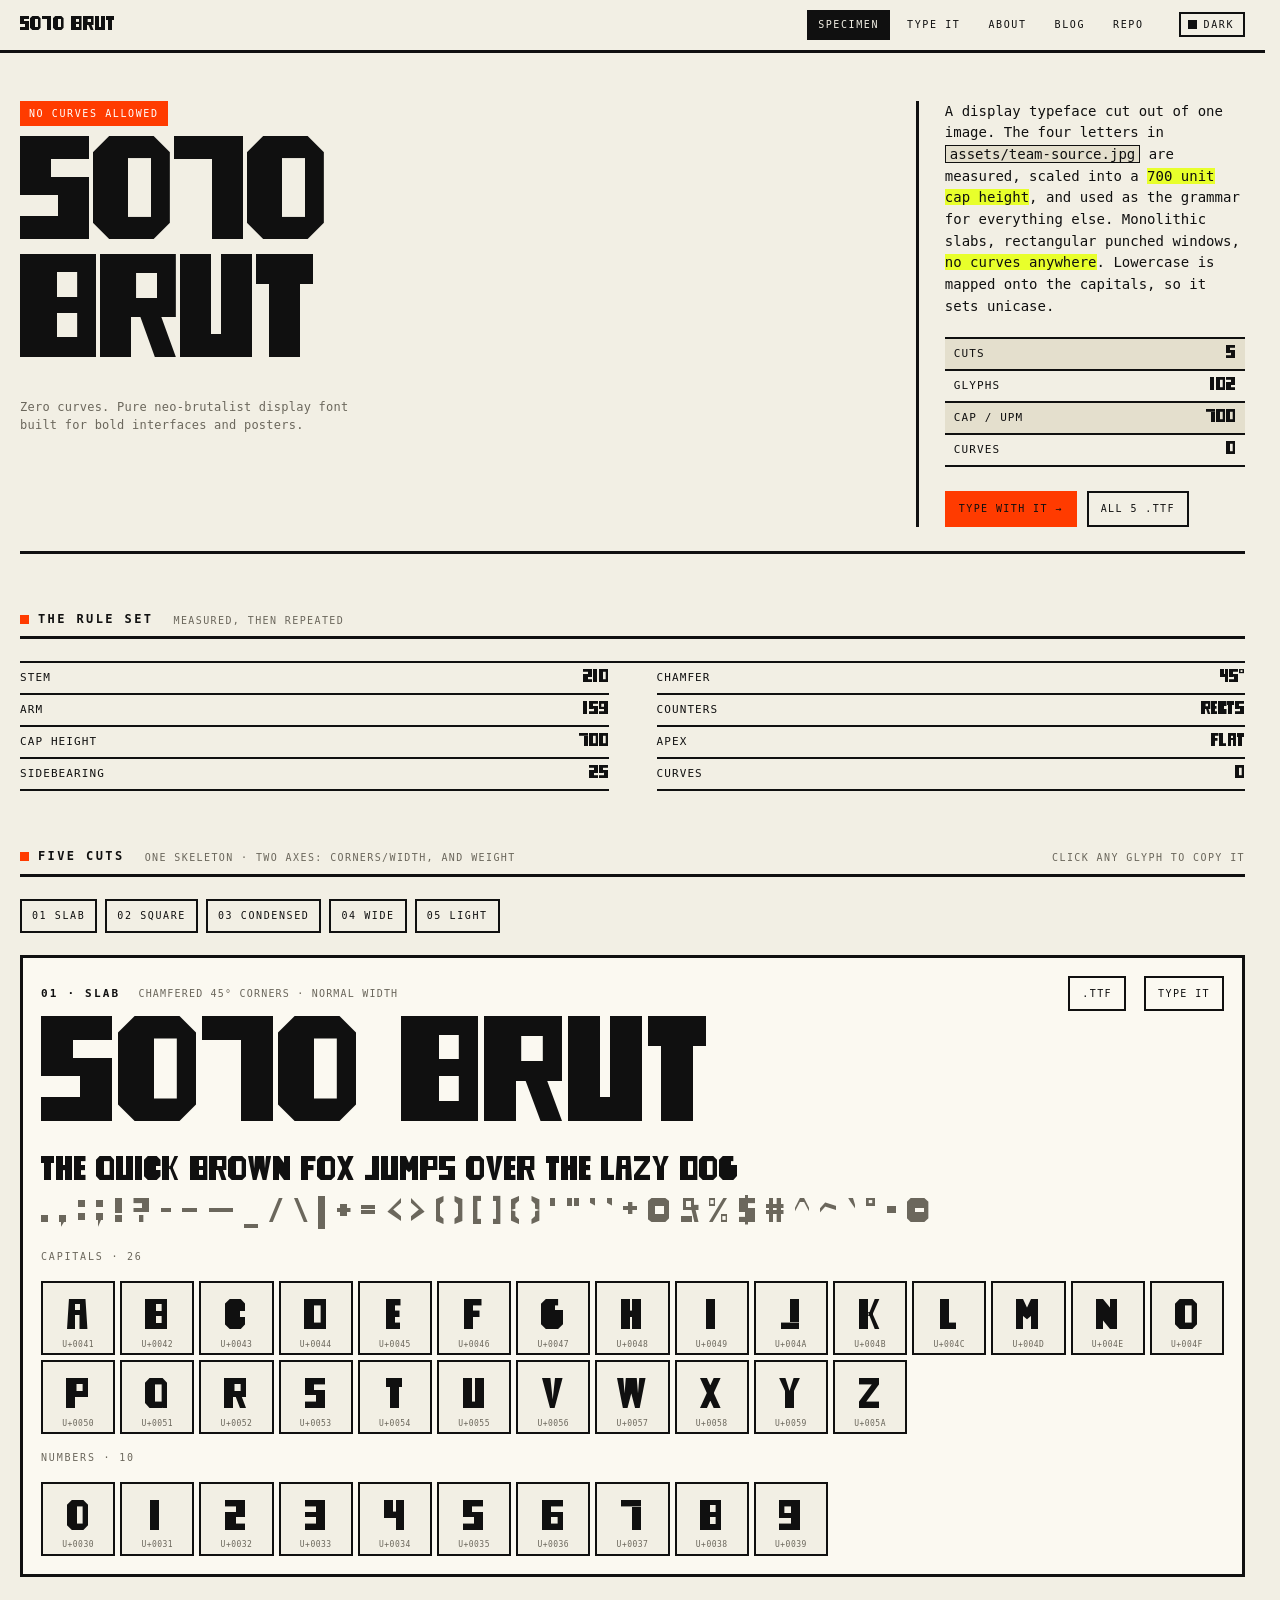
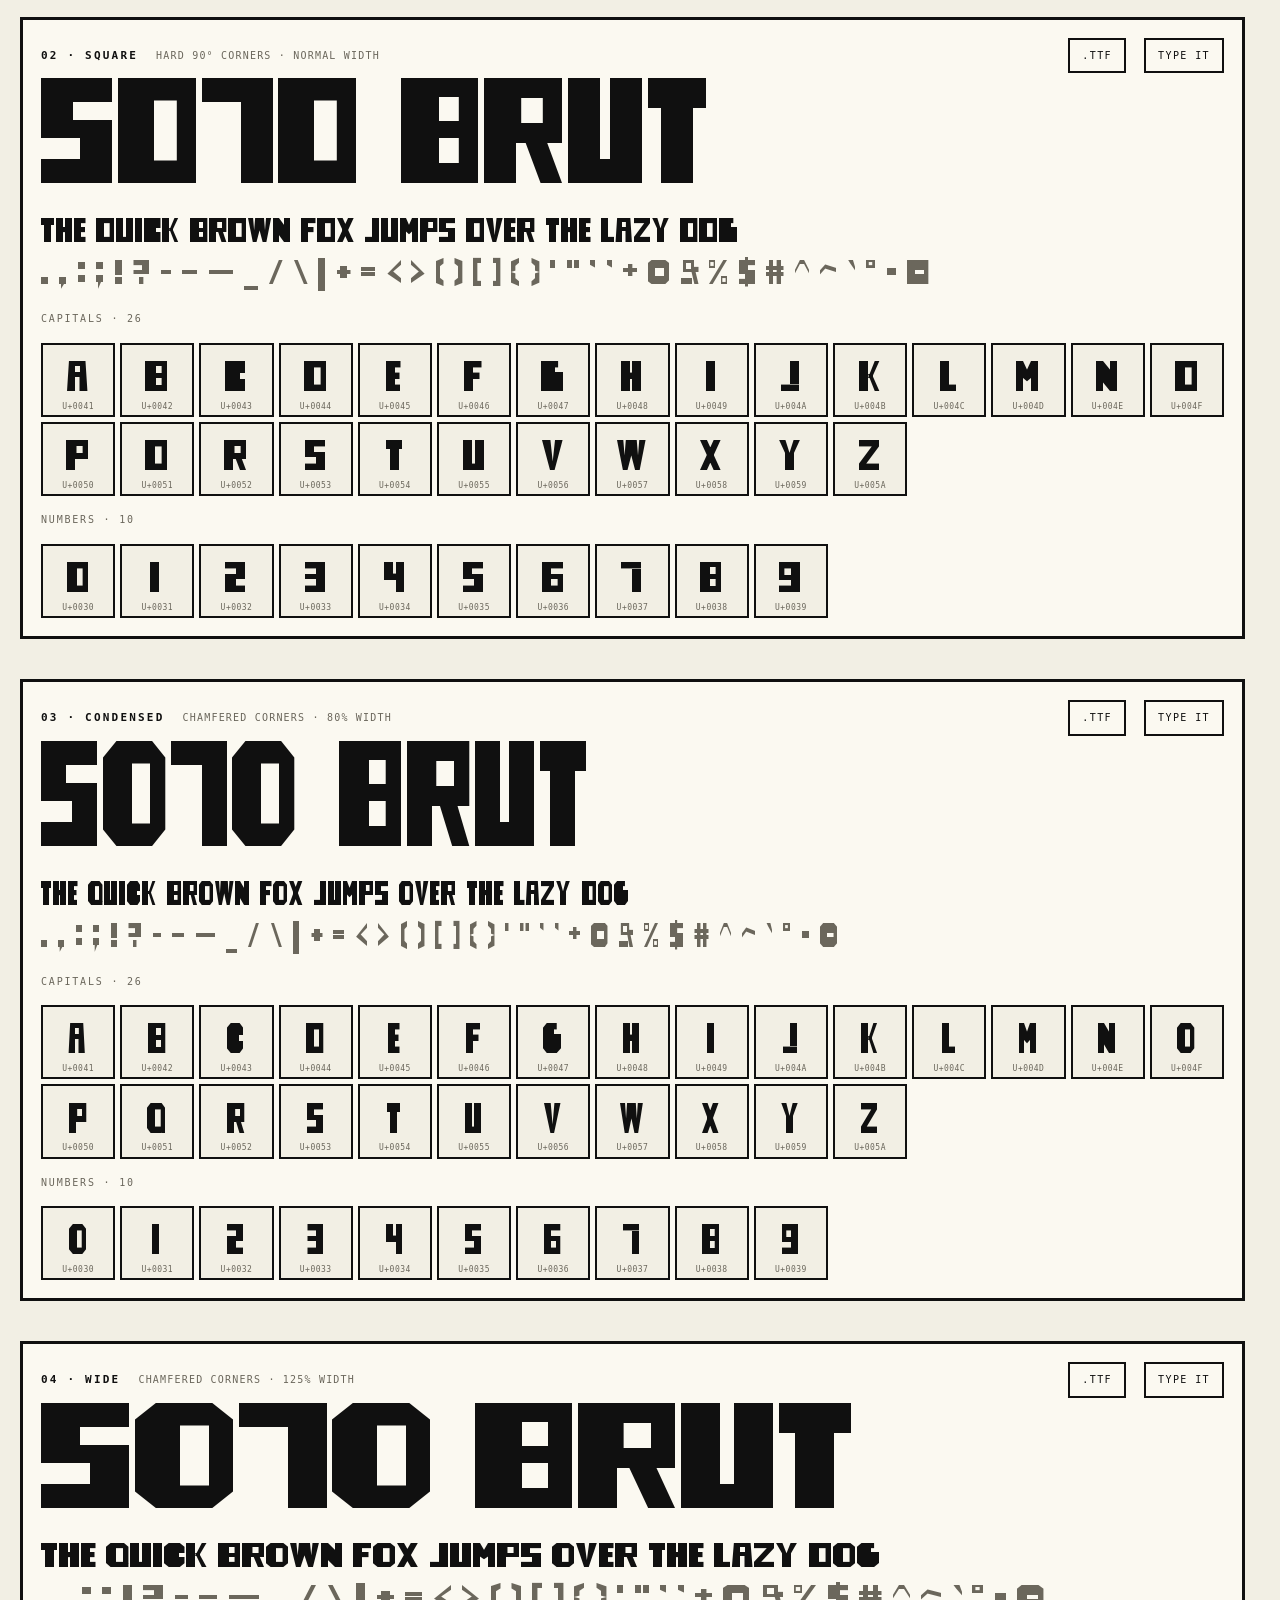
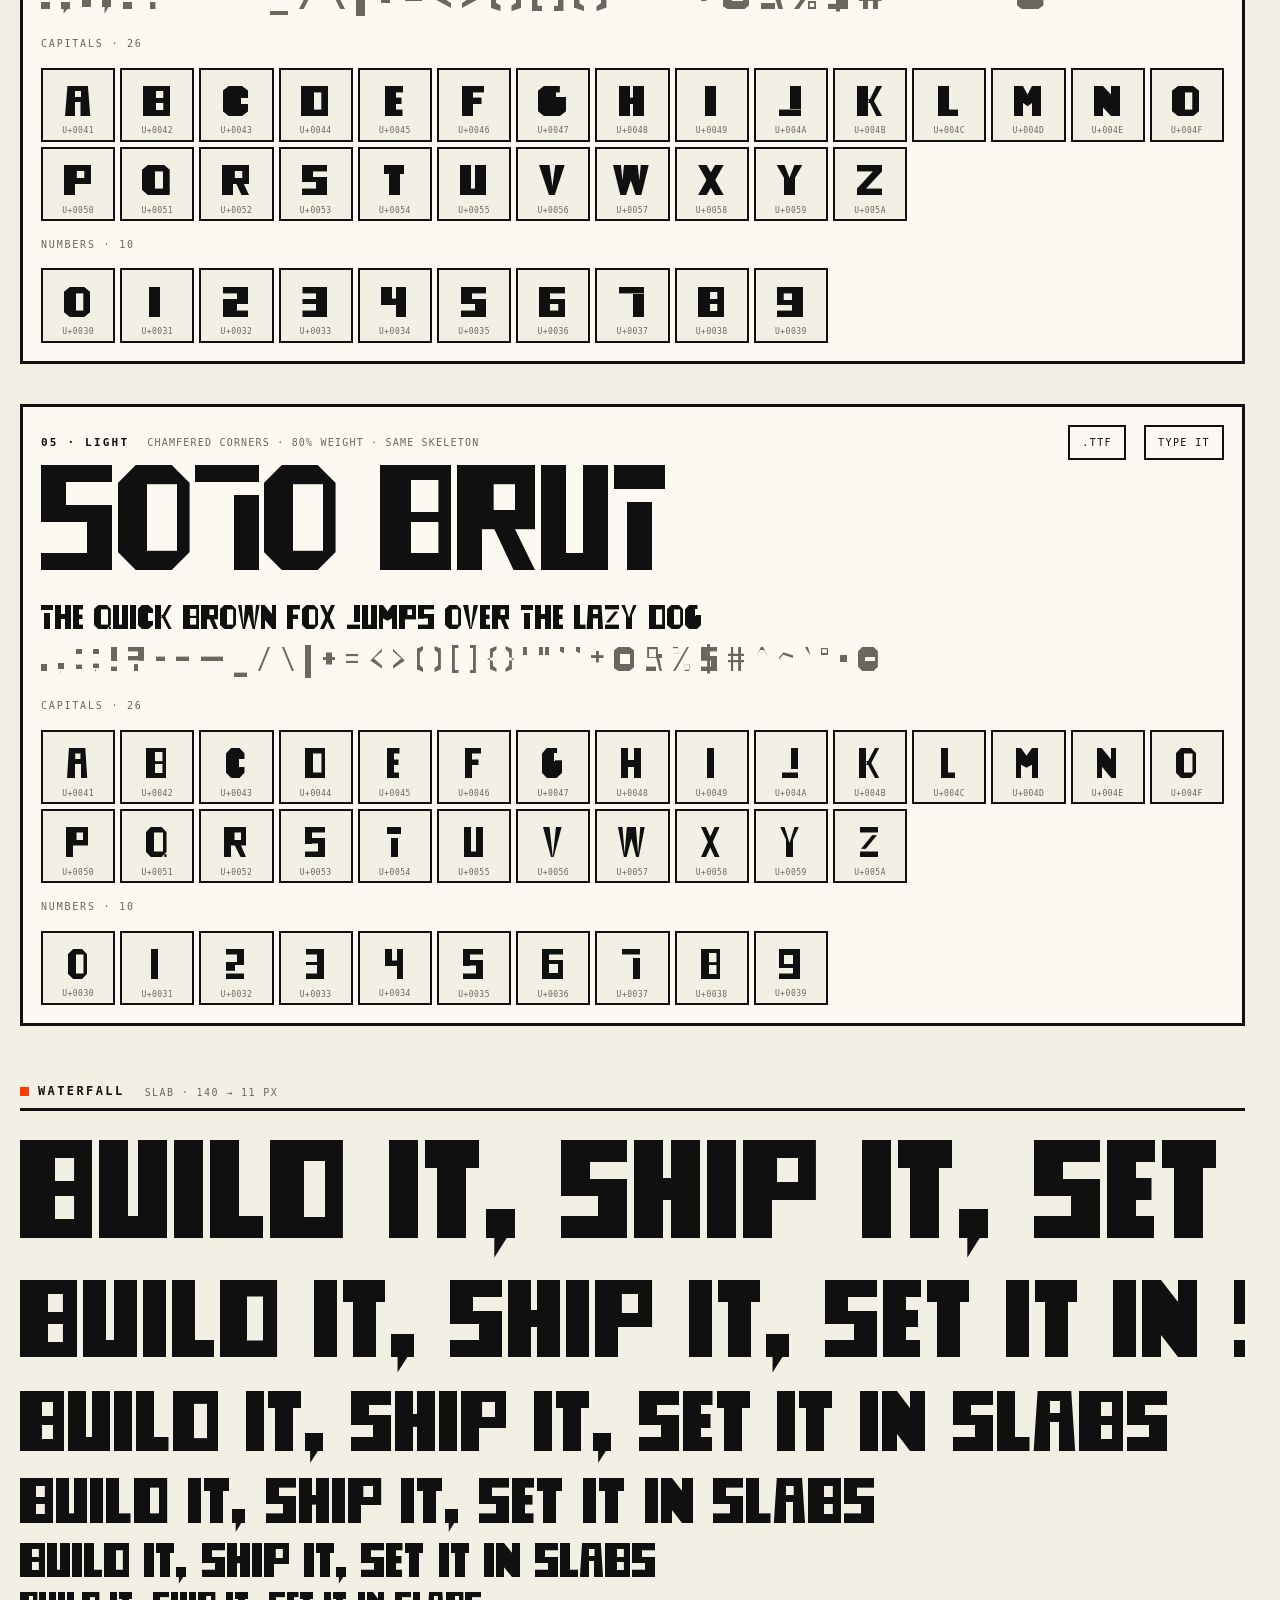
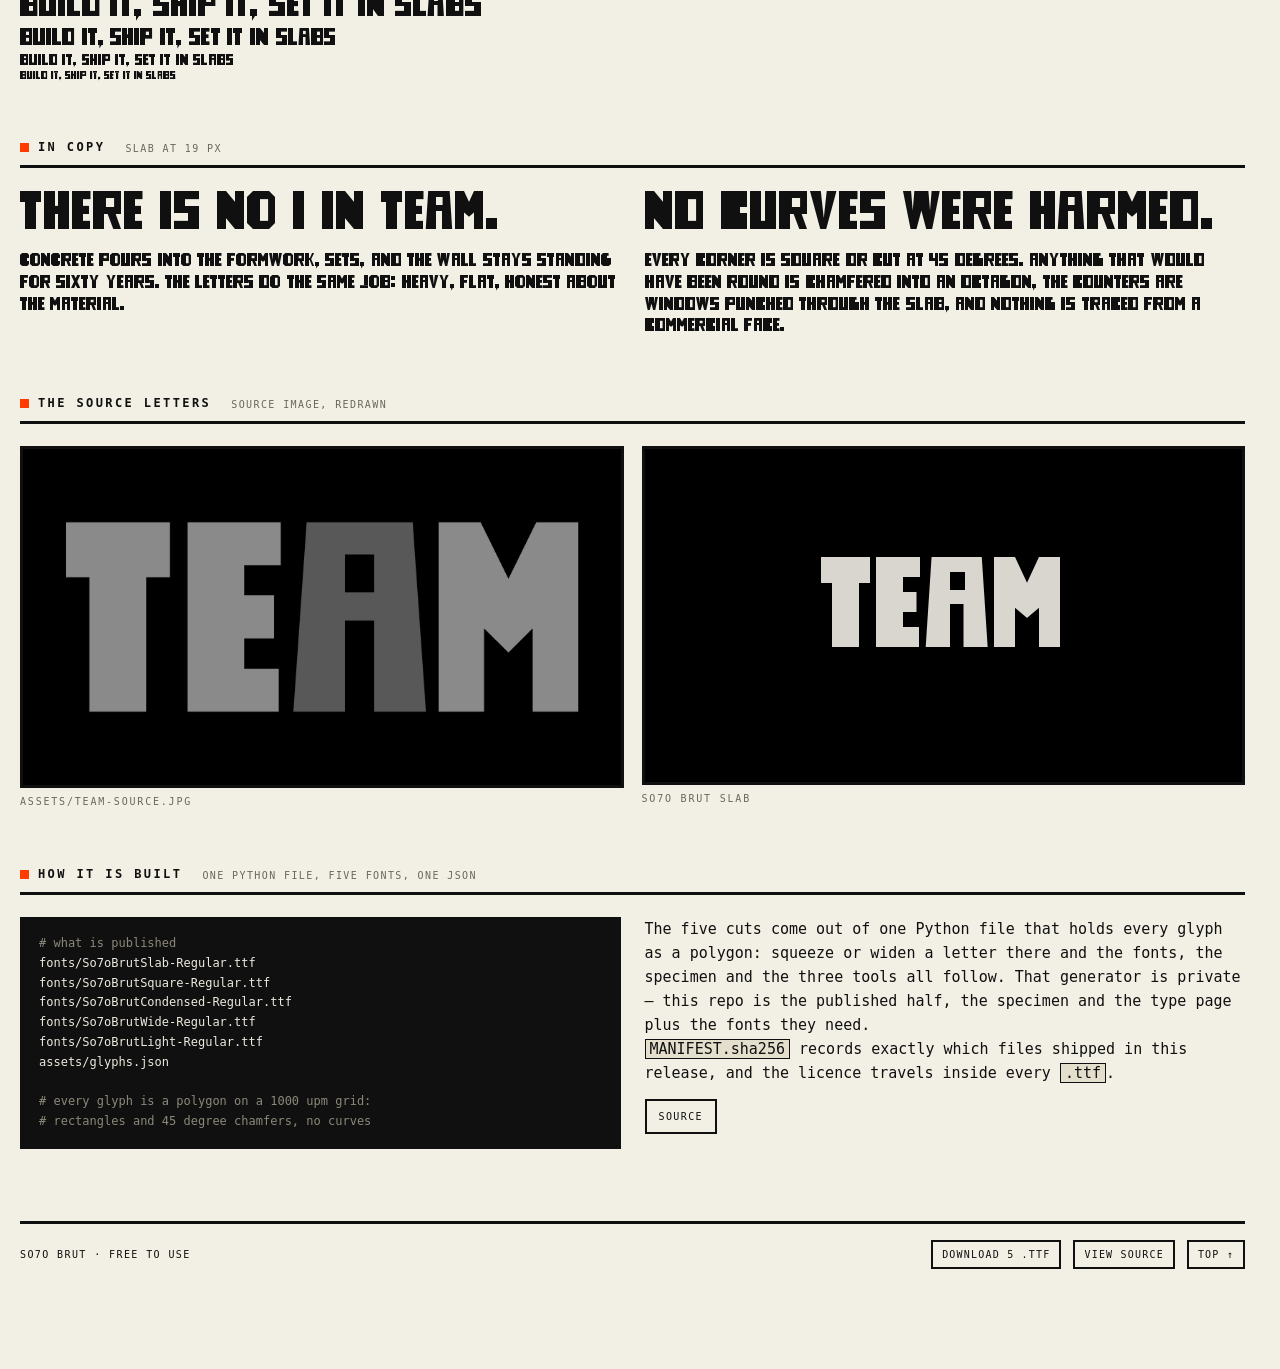
==== commit 0f98269f: "Publish fc363c8 Link the blog: nav entry and the about page" ====
--- a/index.html
+++ b/index.html
@@ -8,13 +8,15 @@
 <link rel="stylesheet" href="assets/site.css">
 </head>
 <body>
-
-<header class="bar" id="top">
+<a id="top"></a>
+
+<header class="bar">
   <a class="mark" href="index.html">SO7O BRUT</a>
   <nav>
     <a href="index.html" aria-current="page">Specimen</a>
     <a href="type.html">Type it</a>
     <a href="about.html">About</a>
+    <a href="https://jan.so7o.dev">Blog</a>
     <a href="https://github.com/jan5o7o/so7o-brut">Repo</a>
   </nav>
   <button class="theme-toggle" type="button" data-theme-toggle aria-label="Switch to dark theme">
